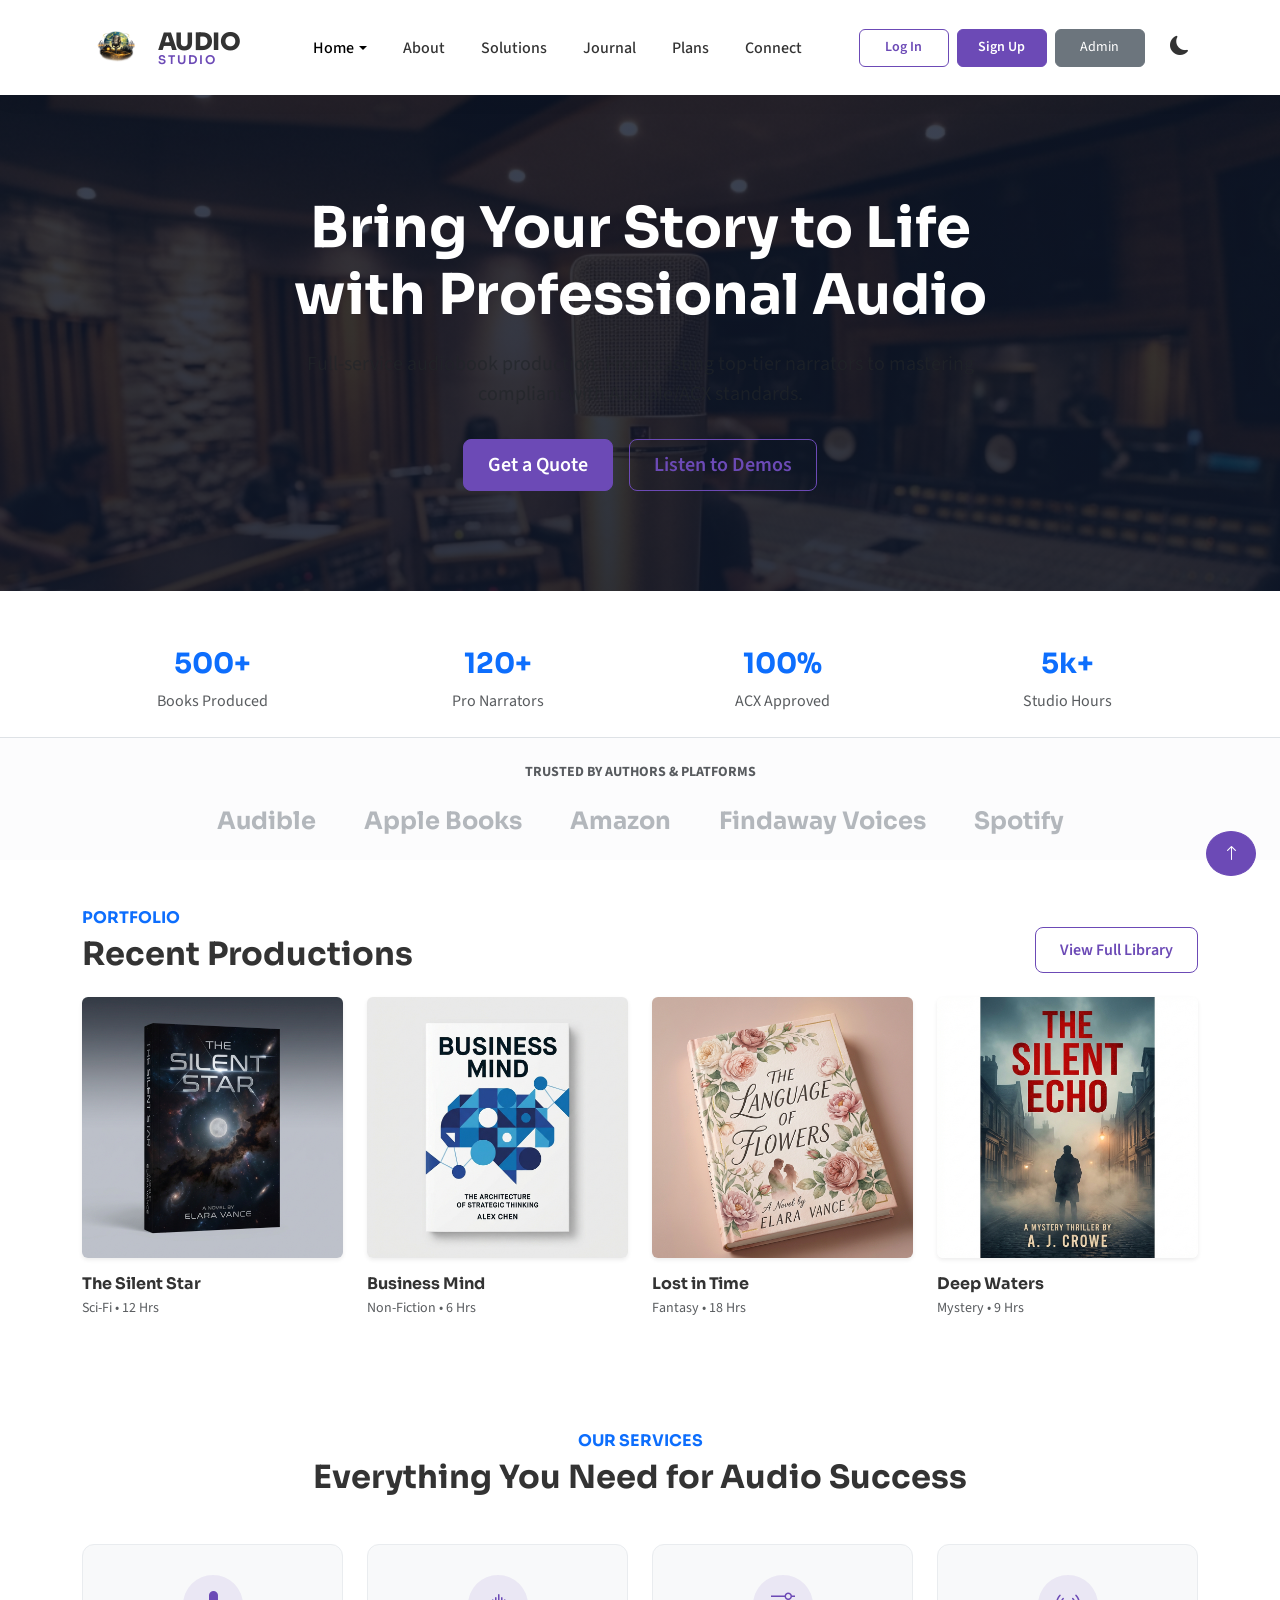
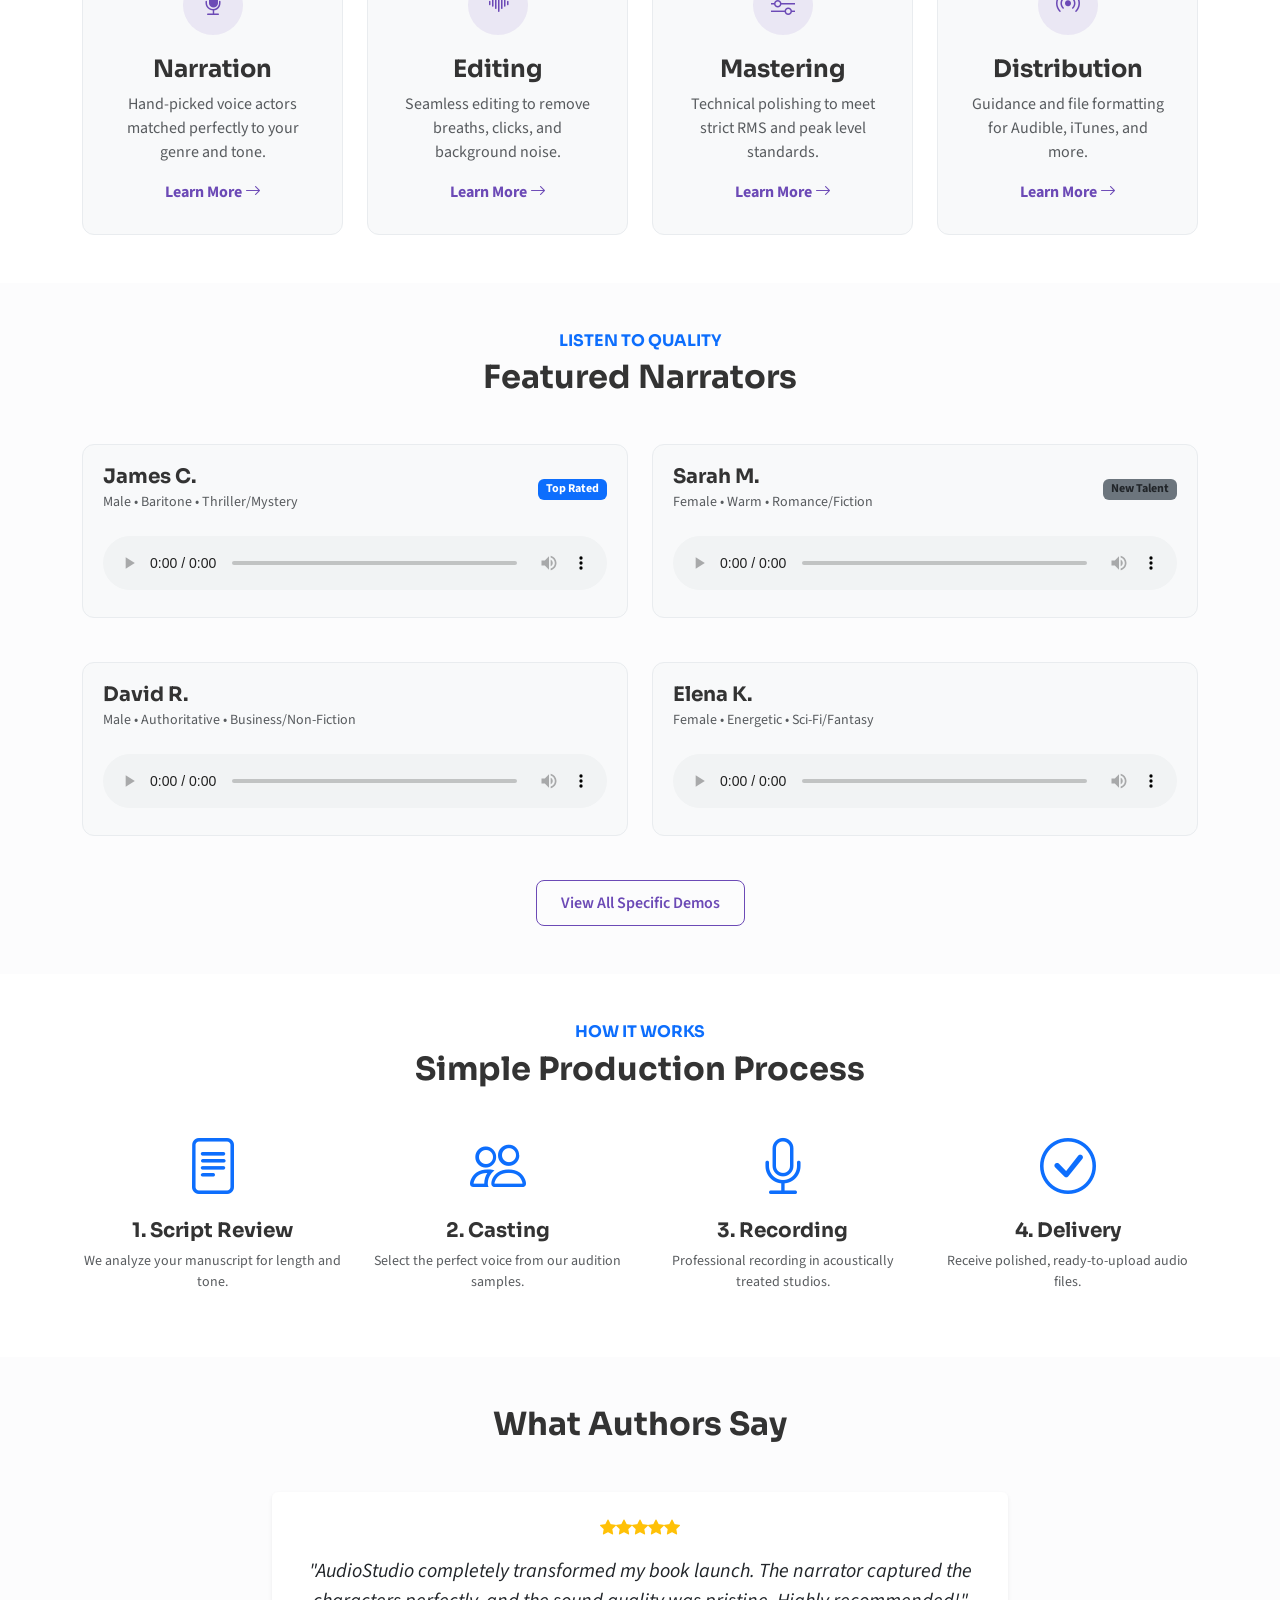
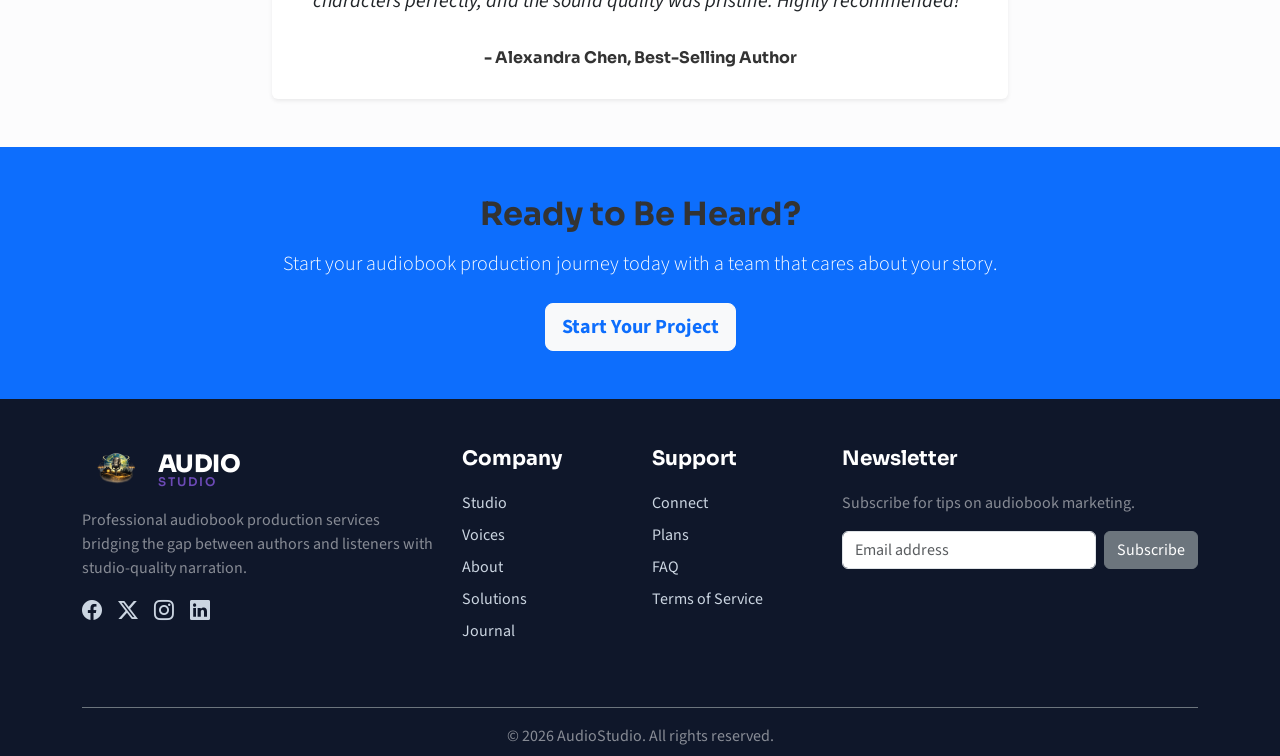
==== index.html @ ba066b0e "first commit" ====
<!DOCTYPE html>
<html lang="en" data-theme="light">

<head>
    <meta charset="UTF-8">
    <meta name="viewport" content="width=device-width, initial-scale=1.0">
    <title>Audio Book Production | Professional Narration Services</title>
    <meta name="description"
        content="Professional audiobook production services. Trusted narrators, studio-quality recording, and distribution support.">
    <!-- Google Fonts -->
    <link rel="preconnect" href="https://fonts.googleapis.com">
    <link rel="preconnect" href="https://fonts.gstatic.com" crossorigin>
    <link
        href="https://fonts.googleapis.com/css2?family=Sora:wght@400;600;700;800&family=Source+Sans+3:wght@400;500;600&display=swap"
        rel="stylesheet">
    <!-- Bootstrap CSS -->
    <link href="https://cdn.jsdelivr.net/npm/bootstrap@5.3.2/dist/css/bootstrap.min.css" rel="stylesheet">
    <!-- Bootstrap Icons -->
    <link rel="stylesheet" href="https://cdn.jsdelivr.net/npm/bootstrap-icons@1.11.1/font/bootstrap-icons.css">
    <!-- Custom CSS -->
    <link rel="stylesheet" href="assets/css/style.css">
    <!-- Favicon -->
    <link rel="icon" href="assets/logo.png" type="image/png">
</head>

<body>

    <!-- Header -->
    <nav class="navbar navbar-expand-lg sticky-top">
        <div class="container">
            <a class="navbar-brand" href="index.html">
                <img src="assets/logo.png" alt="AudioStudio">
                <div class="brand-text">
                    <span class="brand-title">Audio</span>
                    <span class="brand-subtitle">Studio</span>
                </div>
            </a>
            <div class="d-flex align-items-center gap-2 order-lg-last">
                <button id="theme-toggle" class="theme-toggle-btn" aria-label="Toggle theme">
                    <i class="bi bi-moon-fill"></i>
                </button>
                <button class="navbar-toggler" type="button" data-bs-toggle="collapse" data-bs-target="#navbarContent"
                    aria-controls="navbarContent" aria-expanded="false" aria-label="Toggle navigation">
                    <span class="navbar-toggler-icon"></span>
                </button>
            </div>
            <div class="collapse navbar-collapse" id="navbarContent">
                <ul class="navbar-nav mx-auto mb-2 mb-lg-0">
                    <li class="nav-item dropdown">
                        <a class="nav-link dropdown-toggle active" href="#" role="button" data-bs-toggle="dropdown"
                            aria-expanded="false">Home</a>
                        <ul class="dropdown-menu">
                            <li><a class="dropdown-item" href="index.html">Studio</a></li>
                            <li><a class="dropdown-item" href="home-2.html">Voices</a></li>
                        </ul>
                    </li>
                    <li class="nav-item"><a class="nav-link" href="about.html">About</a></li>
                    <li class="nav-item"><a class="nav-link" href="services.html">Solutions</a></li>
                    <li class="nav-item"><a class="nav-link" href="blog.html">Journal</a></li>
                    <li class="nav-item"><a class="nav-link" href="pricing.html">Plans</a></li>
                    <li class="nav-item"><a class="nav-link" href="contact.html">Connect</a></li>
                </ul>
                <div class="d-flex flex-column flex-lg-row align-items-left gap-2 mt-3 mt-lg-0">
                    <a href="login.html" class="btn btn-outline-primary btn-sm nav-btn">Log In</a>
                    <a href="register.html" class="btn btn-primary btn-sm nav-btn">Sign Up</a>
                    <a href="dashboard.html" class="btn btn-secondary btn-sm nav-btn">Admin</a>
                </div>
            </div>
        </div>
    </nav>

    <!-- Hero Section -->
    <section class="hero-section text-center">
        <div class="container">
            <div class="row justify-content-center">
                <div class="col-lg-8">
                    <h1 class="hero-title">Bring Your Story to Life with Professional Audio</h1>
                    <p class="hero-subtitle text-muted">Full-service audiobook production. From casting top-tier
                        narrators to mastering compliant with Audible/ACX standards.</p>
                    <div class="d-flex gap-3 justify-content-center mt-4">
                        <a href="contact.html" class="btn btn-primary btn-lg">Get a Quote</a>
                        <a href="#demos" class="btn btn-outline-primary btn-lg">Listen to Demos</a>
                    </div>
                </div>
            </div>
        </div>
    </section>

    <!-- Trusted By / Stats -->
    <section class="py-4 border-bottom">
        <div class="container">
            <div class="row text-center g-4">
                <div class="col-6 col-md-3">
                    <h3 class="fw-bold text-primary">500+</h3>
                    <p class="text-muted mb-0">Books Produced</p>
                </div>
                <div class="col-6 col-md-3">
                    <h3 class="fw-bold text-primary">120+</h3>
                    <p class="text-muted mb-0">Pro Narrators</p>
                </div>
                <div class="col-6 col-md-3">
                    <h3 class="fw-bold text-primary">100%</h3>
                    <p class="text-muted mb-0">ACX Approved</p>
                </div>
                <div class="col-6 col-md-3">
                    <h3 class="fw-bold text-primary">5k+</h3>
                    <p class="text-muted mb-0">Studio Hours</p>
                </div>
            </div>
        </div>
    </section>

    <!-- Trusted Partners (Social Proof) -->
    <section class="py-4 bg-light-subtle">
        <div class="container">
            <p class="text-center small text-muted text-uppercase fw-bold mb-4">Trusted by Authors & Platforms</p>
            <div class="d-flex justify-content-center flex-wrap gap-5 align-items-center opacity-50">
                <h4 class="fw-bold mb-0 text-secondary">Audible</h4>
                <h4 class="fw-bold mb-0 text-secondary">Apple Books</h4>
                <h4 class="fw-bold mb-0 text-secondary">Amazon</h4>
                <h4 class="fw-bold mb-0 text-secondary">Findaway Voices</h4>
                <h4 class="fw-bold mb-0 text-secondary">Spotify</h4>
            </div>
        </div>
    </section>

    <!-- Recent Productions (Portfolio) -->
    <section class="py-5">
        <div class="container">
            <div class="d-flex justify-content-between align-items-end mb-4">
                <div>
                    <h6 class="text-primary fw-bold text-uppercase">Portfolio</h6>
                    <h2 class="mb-0">Recent Productions</h2>
                </div>
                <a href="#" class="btn btn-outline-primary">View Full Library</a>
            </div>
            <div class="row g-4">
                <div class="col-6 col-md-3">
                    <img src="assets/img/book-1.png" class="img-fluid rounded shadow-sm w-100"
                        alt="The Silent Star Book Cover">
                    <h6 class="mt-3 mb-1 fw-bold">The Silent Star</h6>
                    <p class="small text-muted">Sci-Fi • 12 Hrs</p>
                </div>
                <div class="col-6 col-md-3">
                    <img src="assets/img/book-2.png" class="img-fluid rounded shadow-sm w-100"
                        alt="Business Mind Book Cover">
                    <h6 class="mt-3 mb-1 fw-bold">Business Mind</h6>
                    <p class="small text-muted">Non-Fiction • 6 Hrs</p>
                </div>
                <div class="col-6 col-md-3">
                    <img src="assets/img/book-3.png" class="img-fluid rounded shadow-sm w-100"
                        alt="Lost in Time Book Cover">
                    <h6 class="mt-3 mb-1 fw-bold">Lost in Time</h6>
                    <p class="small text-muted">Fantasy • 18 Hrs</p>
                </div>
                <div class="col-6 col-md-3">
                    <img src="assets/img/book-4.png" class="img-fluid rounded shadow-sm w-100"
                        alt="Deep Waters Book Cover">
                    <h6 class="mt-3 mb-1 fw-bold">Deep Waters</h6>
                    <p class="small text-muted">Mystery • 9 Hrs</p>
                </div>
            </div>
        </div>
    </section>

    <!-- Core Services -->
    <section class="py-5">
        <div class="container">
            <div class="text-center mb-5">
                <h6 class="text-primary fw-bold text-uppercase">Our Services</h6>
                <h2>Everything You Need for Audio Success</h2>
            </div>
            <div class="row g-4">
                <div class="col-md-6 col-lg-3">
                    <div class="service-card text-center">
                        <div class="icon-box mx-auto">
                            <i class="bi bi-mic-fill"></i>
                        </div>
                        <h4>Narration</h4>
                        <p class="text-muted">Hand-picked voice actors matched perfectly to your genre and tone.</p>
                        <a href="service-details.html" class="fw-bold">Learn More <i class="bi bi-arrow-right"></i></a>
                    </div>
                </div>
                <div class="col-md-6 col-lg-3">
                    <div class="service-card text-center">
                        <div class="icon-box mx-auto">
                            <i class="bi bi-soundwave"></i>
                        </div>
                        <h4>Editing</h4>
                        <p class="text-muted">Seamless editing to remove breaths, clicks, and background noise.</p>
                        <a href="service-details.html" class="fw-bold">Learn More <i class="bi bi-arrow-right"></i></a>
                    </div>
                </div>
                <div class="col-md-6 col-lg-3">
                    <div class="service-card text-center">
                        <div class="icon-box mx-auto">
                            <i class="bi bi-sliders"></i>
                        </div>
                        <h4>Mastering</h4>
                        <p class="text-muted">Technical polishing to meet strict RMS and peak level standards.</p>
                        <a href="service-details.html" class="fw-bold">Learn More <i class="bi bi-arrow-right"></i></a>
                    </div>
                </div>
                <div class="col-md-6 col-lg-3">
                    <div class="service-card text-center">
                        <div class="icon-box mx-auto">
                            <i class="bi bi-broadcast"></i>
                        </div>
                        <h4>Distribution</h4>
                        <p class="text-muted">Guidance and file formatting for Audible, iTunes, and more.</p>
                        <a href="service-details.html" class="fw-bold">Learn More <i class="bi bi-arrow-right"></i></a>
                    </div>
                </div>
            </div>
        </div>
    </section>

    <!-- Narrator Demos -->
    <section id="demos" class="py-5 bg-light-subtle">
        <div class="container">
            <div class="text-center mb-5">
                <h6 class="text-primary fw-bold text-uppercase">Listen to Quality</h6>
                <h2>Featured Narrators</h2>
            </div>
            <div class="row g-4">
                <div class="col-md-6">
                    <div class="audio-player-card">
                        <div class="d-flex justify-content-between align-items-center mb-2">
                            <div>
                                <h5 class="mb-0">James C.</h5>
                                <small class="text-muted">Male • Baritone • Thriller/Mystery</small>
                            </div>
                            <span class="badge bg-primary">Top Rated</span>
                        </div>
                        <audio controls>
                            <!-- Placeholder audio -->
                            <source src="assets/audio/demo1.mp3" type="audio/mpeg">
                            Your browser does not support the audio element.
                        </audio>
                    </div>
                </div>
                <div class="col-md-6">
                    <div class="audio-player-card">
                        <div class="d-flex justify-content-between align-items-center mb-2">
                            <div>
                                <h5 class="mb-0">Sarah M.</h5>
                                <small class="text-muted">Female • Warm • Romance/Fiction</small>
                            </div>
                            <span class="badge bg-secondary text-dark">New Talent</span>
                        </div>
                        <audio controls>
                            <source src="assets/audio/demo2.mp3" type="audio/mpeg">
                            Your browser does not support the audio element.
                        </audio>
                    </div>
                </div>
                <div class="col-md-6">
                    <div class="audio-player-card">
                        <div class="d-flex justify-content-between align-items-center mb-2">
                            <div>
                                <h5 class="mb-0">David R.</h5>
                                <small class="text-muted">Male • Authoritative • Business/Non-Fiction</small>
                            </div>
                        </div>
                        <audio controls>
                            <source src="assets/audio/demo3.mp3" type="audio/mpeg">
                            Your browser does not support the audio element.
                        </audio>
                    </div>
                </div>
                <div class="col-md-6">
                    <div class="audio-player-card">
                        <div class="d-flex justify-content-between align-items-center mb-2">
                            <div>
                                <h5 class="mb-0">Elena K.</h5>
                                <small class="text-muted">Female • Energetic • Sci-Fi/Fantasy</small>
                            </div>
                        </div>
                        <audio controls>
                            <source src="assets/audio/demo4.mp3" type="audio/mpeg">
                            Your browser does not support the audio element.
                        </audio>
                    </div>
                </div>
            </div>
            <div class="text-center mt-4">
                <a href="services.html" class="btn btn-outline-primary">View All Specific Demos</a>
            </div>
        </div>
    </section>

    <!-- Process Workflow -->
    <section class="py-5">
        <div class="container">
            <div class="text-center mb-5">
                <h6 class="text-primary fw-bold text-uppercase">How It Works</h6>
                <h2>Simple Production Process</h2>
            </div>
            <div class="row text-center position-relative g-4">
                <div class="col-md-3">
                    <div class="display-4 text-primary mb-3"><i class="bi bi-file-text"></i></div>
                    <h5>1. Script Review</h5>
                    <p class="small text-muted">We analyze your manuscript for length and tone.</p>
                </div>
                <div class="col-md-3">
                    <div class="display-4 text-primary mb-3"><i class="bi bi-people"></i></div>
                    <h5>2. Casting</h5>
                    <p class="small text-muted">Select the perfect voice from our audition samples.</p>
                </div>
                <div class="col-md-3">
                    <div class="display-4 text-primary mb-3"><i class="bi bi-mic"></i></div>
                    <h5>3. Recording</h5>
                    <p class="small text-muted">Professional recording in acoustically treated studios.</p>
                </div>
                <div class="col-md-3">
                    <div class="display-4 text-primary mb-3"><i class="bi bi-check-circle"></i></div>
                    <h5>4. Delivery</h5>
                    <p class="small text-muted">Receive polished, ready-to-upload audio files.</p>
                </div>
            </div>
        </div>
    </section>

    <!-- Testimonials -->
    <section class="py-5 bg-light-subtle">
        <div class="container">
            <div class="text-center mb-5">
                <h2>What Authors Say</h2>
            </div>
            <div class="row justify-content-center">
                <div class="col-md-8">
                    <div class="card border-0 shadow-sm p-4 text-center">
                        <div class="mb-3 text-warning">
                            <i class="bi bi-star-fill"></i><i class="bi bi-star-fill"></i><i
                                class="bi bi-star-fill"></i><i class="bi bi-star-fill"></i><i
                                class="bi bi-star-fill"></i>
                        </div>
                        <p class="fst-italic fs-5">"AudioStudio completely transformed my book launch. The narrator
                            captured the characters perfectly, and the sound quality was pristine. Highly recommended!"
                        </p>
                        <h6 class="fw-bold mt-3">- Alexandra Chen, Best-Selling Author</h6>
                    </div>
                </div>
            </div>
        </div>
    </section>

    <!-- CTA Banner -->
    <section class="py-5 bg-primary text-white text-center">
        <div class="container">
            <h2 class="mb-3">Ready to Be Heard?</h2>
            <p class="lead mb-4">Start your audiobook production journey today with a team that cares about your story.
            </p>
            <a href="contact.html" class="btn btn-light btn-lg text-primary fw-bold">Start Your Project</a>
        </div>
    </section>

    <!-- Footer -->
    <footer class="pt-5 pb-2">
        <div class="container">
            <div class="row g-4 mb-5">
                <div class="col-lg-4 col-md-6">
                    <a href="index.html" class="navbar-brand mb-3">
                        <img src="assets/logo.png" alt="AudioStudio">
                        <div class="brand-text">
                            <span class="brand-title">Audio</span>
                            <span class="brand-subtitle">Studio</span>
                        </div>
                    </a>
                    <p class="text-white-50">Professional audiobook production services bridging the gap between authors
                        and listeners with studio-quality narration.</p>
                    <div class="d-flex gap-3 mt-3">
                        <a href="#"><i class="bi bi-facebook fs-5"></i></a>
                        <a href="#"><i class="bi bi-twitter-x fs-5"></i></a>
                        <a href="#"><i class="bi bi-instagram fs-5"></i></a>
                        <a href="#"><i class="bi bi-linkedin fs-5"></i></a>
                    </div>
                </div>
                <div class="col-lg-2 col-md-6">
                    <h5>Company</h5>
                    <ul class="list-unstyled">
                        <li class="mb-2"><a href="index.html">Studio</a></li>
                        <li class="mb-2"><a href="home-2.html">Voices</a></li>
                        <li class="mb-2"><a href="about.html">About</a></li>
                        <li class="mb-2"><a href="services.html">Solutions</a></li>
                        <li class="mb-2"><a href="blog.html">Journal</a></li>
                    </ul>
                </div>
                <div class="col-lg-2 col-md-6">
                    <h5>Support</h5>
                    <ul class="list-unstyled">
                        <li class="mb-2"><a href="contact.html">Connect</a></li>
                        <li class="mb-2"><a href="pricing.html">Plans</a></li>
                        <li class="mb-2"><a href="#">FAQ</a></li>
                        <li class="mb-2"><a href="#">Terms of Service</a></li>
                    </ul>
                </div>
                <div class="col-lg-4 col-md-6">
                    <h5>Newsletter</h5>
                    <p class="text-white-50">Subscribe for tips on audiobook marketing.</p>
                    <form class="d-flex gap-2">
                        <input type="email" class="form-control" placeholder="Email address">
                        <button class="btn btn-secondary">Subscribe</button>
                    </form>
                </div>
            </div>
            <div class="border-top border-secondary pt-3 text-center text-white-50">
                <p class="mb-0">&copy; 2026 AudioStudio. All rights reserved.</p>
            </div>
        </div>
        <!-- Back to Top -->
        <a href="#" class="btn btn-primary position-fixed bottom-0 end-0 m-4 rounded-circle"
            style="width: 45px; height: 45px; display: flex; align-items: center; justify-content: center;">
            <i class="bi bi-arrow-up"></i>
        </a>
    </footer>

    <!-- Bootstrap JS -->
    <script src="https://cdn.jsdelivr.net/npm/bootstrap@5.3.2/dist/js/bootstrap.bundle.min.js"></script>
    <!-- Custom JS -->
    <script src="assets/js/main.js"></script>
</body>

</html>
---- assets/css/style.css ----
:root {
    /* Pattern 2 - Creative Voice (Modern) */
    --primary-color: #6C4AB6;
    /* Royal Purple */
    --secondary-color: #FFB703;
    /* Golden Accent */
    --tertiary-color: #0F172A;
    /* Dark Slate */
    --body-bg: #FFFFFF;
    --text-color: #333333;
    --card-bg: #F8F9FA;
    --border-color: #E9ECEF;
    --navbar-bg: #FFFFFF;
    --navbar-text: #333333;

    /* New Subtle Backgrounds */
    --bg-theme-subtle: #F3F0FF;
    /* Very light purple tint */

    /* Transition */
    --transition: all 0.3s ease;

    /* Updated Fonts */
    --font-heading: 'Sora', sans-serif;
    --font-body: 'Source Sans 3', sans-serif;

    /* Footer Background (Fixed for Dark Mode) */
    --footer-bg: #0F172A;

    /* Sidebar Background */
    --sidebar-bg: #0F172A;
}

[data-theme="dark"] {
    --primary-color: #A78BFA;
    /* Lighter Polyester Purple */
    --secondary-color: #FCD34D;
    /* Lighter Gold */
    --tertiary-color: #F8FAFC;
    /* Light Text */
    --body-bg: #0F172A;
    --text-color: #F1F5F9;
    --card-bg: #1E293B;
    --border-color: #334155;
    --navbar-bg: #0F172A;
    --navbar-text: #F8FAFC;
    --bg-theme-subtle: #162036;

    /* Ensure Footer stays dark in dark mode */
    --footer-bg: #020617;

    /* Sidebar Background (Dark Mode) */
    --sidebar-bg: #020617;
}

/* Dark Mode Overrides for Bootstrap Utilities */
[data-theme="dark"] .bg-light,
[data-theme="dark"] .bg-light-subtle {
    background-color: #162036 !important;
}

[data-theme="dark"] .text-muted {
    color: #94A3B8 !important;
}

[data-theme="dark"] .text-dark {
    color: #F8FAFC !important;
}

[data-theme="dark"] .text-secondary {
    color: #CBD5E1 !important;
}

[data-theme="dark"] .border {
    border-color: var(--border-color) !important;
}

[data-theme="dark"] .card {
    background-color: var(--card-bg);
    border-color: var(--border-color);
}

[data-theme="dark"] .accordion-button {
    background-color: var(--card-bg);
    color: var(--text-color);
}

[data-theme="dark"] .accordion-button:not(.collapsed) {
    background-color: rgba(167, 139, 250, 0.2);
    color: var(--primary-color);
}

[data-theme="dark"] .accordion-item {
    background-color: var(--card-bg);
    border-color: var(--border-color);
    color: var(--text-color);
}

[data-theme="dark"] .form-control {
    background-color: #334155;
    border-color: #475569;
    color: #fff;
}

[data-theme="dark"] .form-control::placeholder {
    color: #94A3B8;
}

[data-theme="dark"] .form-control:focus {
    background-color: #334155;
    border-color: var(--primary-color);
    color: #fff;
}

/* Navbar Toggler Dark Mode Fix */
[data-theme="dark"] .navbar-toggler-icon {
    filter: invert(1) grayscale(100%) brightness(200%);
}

[data-theme="dark"] .nav-link.active {
    color: var(--secondary-color) !important;
    font-weight: 700;
}

/* Global Reset & Typography */
body {
    font-family: var(--font-body);
    background-color: var(--body-bg);
    color: var(--text-color);
    transition: var(--transition);
}


h1,
h2,
h3,
h4,
h5,
h6 {
    font-family: var(--font-heading);
    font-weight: 700;
    color: var(--text-color);
}

/* ... existing code ... */

/* New Utility Class */
.bg-theme-subtle {
    background-color: var(--bg-theme-subtle) !important;
}

a {
    text-decoration: none;
    color: var(--primary-color);
    transition: var(--transition);
}

a:hover {
    color: var(--secondary-color);
}

/* Buttons */
.btn-primary {
    background-color: var(--primary-color);
    border-color: var(--primary-color);
    color: #fff;
    padding: 10px 24px;
    font-weight: 600;
    border-radius: 8px;
}

.btn-primary:hover {
    background-color: var(--secondary-color);
    border-color: var(--secondary-color);
    color: #0F172A;
}

.btn-outline-primary {
    color: var(--primary-color);
    border-color: var(--primary-color);
    font-weight: 600;
    padding: 10px 24px;
    border-radius: 8px;
}

.btn-outline-primary:hover {
    background-color: var(--primary-color);
    color: #fff;
}

/* Navbar */
.navbar {
    background-color: var(--navbar-bg);
    padding: 1.25rem 0;
    /* Slightly reduced padding to offset larger logo */
    transition: var(--transition);
    box-shadow: 0 4px 20px rgba(0, 0, 0, 0.05);
    /* Premium subtle shadow */
}

/* Navigation & Brand Alignment */
.navbar-brand {
    font-family: var(--font-heading);
    font-weight: 800;
    font-size: 1.5rem;
    color: var(--navbar-text);
    display: flex;
    align-items: center;
    gap: 8px;
    /* Reduced gap to prevent overflow */
}

.navbar-brand img {
    height: 45px;
    /* Reduced height to fit smaller screens */
    width: auto;
    transition: transform 0.3s ease;
}

.navbar-brand:hover img {
    transform: scale(1.05);
    /* Subtle interaction effect */
}

.brand-text {
    display: flex;
    flex-direction: column;
    justify-content: center;
    line-height: 1;
}

.brand-title {
    font-size: 1.5rem;
    /* Increased from 1.25rem */
    font-weight: 800;
    color: var(--navbar-text);
    text-transform: uppercase;
    letter-spacing: -0.5px;
}

.brand-subtitle {
    font-size: 0.85rem;
    /* Increased from 0.75rem */
    font-weight: 600;
    color: var(--primary-color);
    text-transform: uppercase;
    letter-spacing: 3px;
    /* Increased spacing for premium look */
}

/* Nav Link Alignment */
.navbar-nav .nav-link {
    display: flex;
    align-items: center;
    height: 100%;
    /* Ensure full height for vert alignment */
}

/* Equal Button Sizes */
.nav-btn {
    width: 90px;
    height: 38px;
    padding: 0;
    /* Remove horizontal padding to rely on width */
    display: flex;
    align-items: center;
    justify-content: center;
    white-space: nowrap;
    border-radius: 6px;
    /* Consistent rounding */
}

/* Theme Toggle Alignment */
.theme-toggle-btn {
    width: 38px;
    height: 38px;
    display: flex;
    align-items: center;
    justify-content: center;
    padding: 0;
}


.brand-subtitle {
    font-size: 0.75rem;
    font-weight: 600;
    color: var(--primary-color);
    text-transform: uppercase;
    letter-spacing: 2px;
}

/* Footer Logo Adjustment */
footer .navbar-brand {
    color: #fff;
    margin-bottom: 1rem;
}

footer .brand-title {
    color: #fff;
}



.nav-link {
    color: var(--navbar-text);
    font-weight: 500;
    margin: 0 10px;
}

.nav-link:hover,
.nav-link.active {
    color: var(--primary-color);
}

/* Theme Toggle */
.theme-toggle-btn {
    background: none;
    border: none;
    color: var(--navbar-text);
    font-size: 1.2rem;
    cursor: pointer;
    margin-left: 15px;
}

/* Hero Section */
.hero-section {
    padding: 100px 0;
    position: relative;
    overflow: hidden;
    background-image: linear-gradient(rgba(15, 23, 42, 0.8), rgba(15, 23, 42, 0.9)), url('../img/hero-bg.png');
    background-size: cover;
    background-position: center;
    background-attachment: fixed;
    /* Parallax effect */
    color: #fff;
    margin-bottom: 2rem;
}

.hero-title {
    font-size: 3.5rem;
    line-height: 1.2;
    margin-bottom: 20px;
    color: #fff;
}

.hero-subtitle {
    font-size: 1.25rem;
    opacity: 0.9;
    margin-bottom: 30px;
    color: #cbd5e1;
    /* Light gray for subtitle */
    max-width: 700px;
    margin-left: auto;
    margin-right: auto;
}

/* Cards & Services */
.service-card {
    background-color: var(--card-bg);
    border: 1px solid var(--border-color);
    border-radius: 12px;
    padding: 30px;
    transition: var(--transition);
    height: 100%;
}

.service-card:hover {
    transform: translateY(-5px);
    box-shadow: 0 10px 30px rgba(0, 0, 0, 0.1);
    border-color: var(--primary-color);
}

.pricing-card-popular {
    background: linear-gradient(to bottom right, #fdfbf7, #ffffff);
}

[data-theme="dark"] .pricing-card-popular {
    background: linear-gradient(to bottom right, #1E293B, #0F172A);
}

.icon-box {
    width: 60px;
    height: 60px;
    background-color: rgba(108, 74, 182, 0.1);
    color: var(--primary-color);
    display: flex;
    align-items: center;
    justify-content: center;
    border-radius: 50%;
    font-size: 1.5rem;
    margin-bottom: 20px;
}

/* Narrator Audio Player */
.audio-player-card {
    background-color: var(--card-bg);
    border: 1px solid var(--border-color);
    border-radius: 12px;
    padding: 20px;
    margin-bottom: 20px;
}

audio {
    width: 100%;
    margin-top: 15px;
}

/* Footer */
footer {
    background-color: var(--footer-bg);
    color: #F8FAFC;
    padding: 60px 0 20px;
}

footer a {
    color: #CBD5E1;
}

footer a:hover {
    color: var(--secondary-color);
}

footer h5 {
    color: #fff;
    margin-bottom: 20px;
}

/* Dashboard Sidebar */
.dashboard-container {
    display: flex;
    min-height: 100vh;
    overflow-x: hidden;
    /* Prevent horizontal scroll */
    width: 100%;
}

.sidebar {
    width: 280px;
    background-color: var(--sidebar-bg);
    color: #fff;
    padding: 20px;
    flex-shrink: 0;
    transition: var(--transition);
}

/* Sidebar Brand Specifics */
.sidebar .navbar-brand .brand-title {
    color: #fff !important;
}

.sidebar .navbar-brand .brand-subtitle {
    color: rgba(255, 255, 255, 0.7) !important;
}

.sidebar-nav .nav-link {
    color: #CBD5E1;
    margin: 5px 0;
    padding: 10px 15px;
    border-radius: 8px;
    display: flex;
    align-items: center;
    gap: 10px;
}

.sidebar-nav .nav-link:hover,
.sidebar-nav .nav-link.active {
    background-color: var(--primary-color);
    color: #fff;
}

/* Map Filter */
.filter-grayscale {
    filter: grayscale(100%);
    transition: var(--transition);
}

.filter-grayscale:hover {
    filter: grayscale(0%);
}

.main-content {
    flex-grow: 1;
    background-color: var(--body-bg);
    padding: 30px;
}

/* Responsive */
@media (max-width: 991px) {
    .sidebar {
        position: fixed;
        left: -280px;
        top: 0;
        bottom: 0;
        z-index: 1050;
    }

    .sidebar.show {
        left: 0;
    }

    .hero-title {
        font-size: 2.5rem;
    }

    .main-content {
        padding: 15px;
        /* Reduce padding for mobile */
    }
}

/* Extra Small Devices (Fix for 300-400px widths) */
@media (max-width: 450px) {
    .navbar-brand img {
        height: 35px;
    }

    .brand-title {
        font-size: 1.1rem;
    }

    .brand-subtitle {
        font-size: 0.65rem;
        letter-spacing: 1px;
    }

    .navbar-brand {
        gap: 6px;
    }

    .theme-toggle-btn {
        width: 32px;
        height: 32px;
        font-size: 1rem;
        margin-left: 0 !important;
        /* Override bootstrap margins if any */
    }

    .navbar-toggler {
        padding: 4px 8px;
        font-size: 1rem;
    }

    /* Reduce gap between Theme Toggle and Toggler */
    .d-flex.align-items-center.gap-2.order-lg-last {
        gap: 4px !important;
    }
}
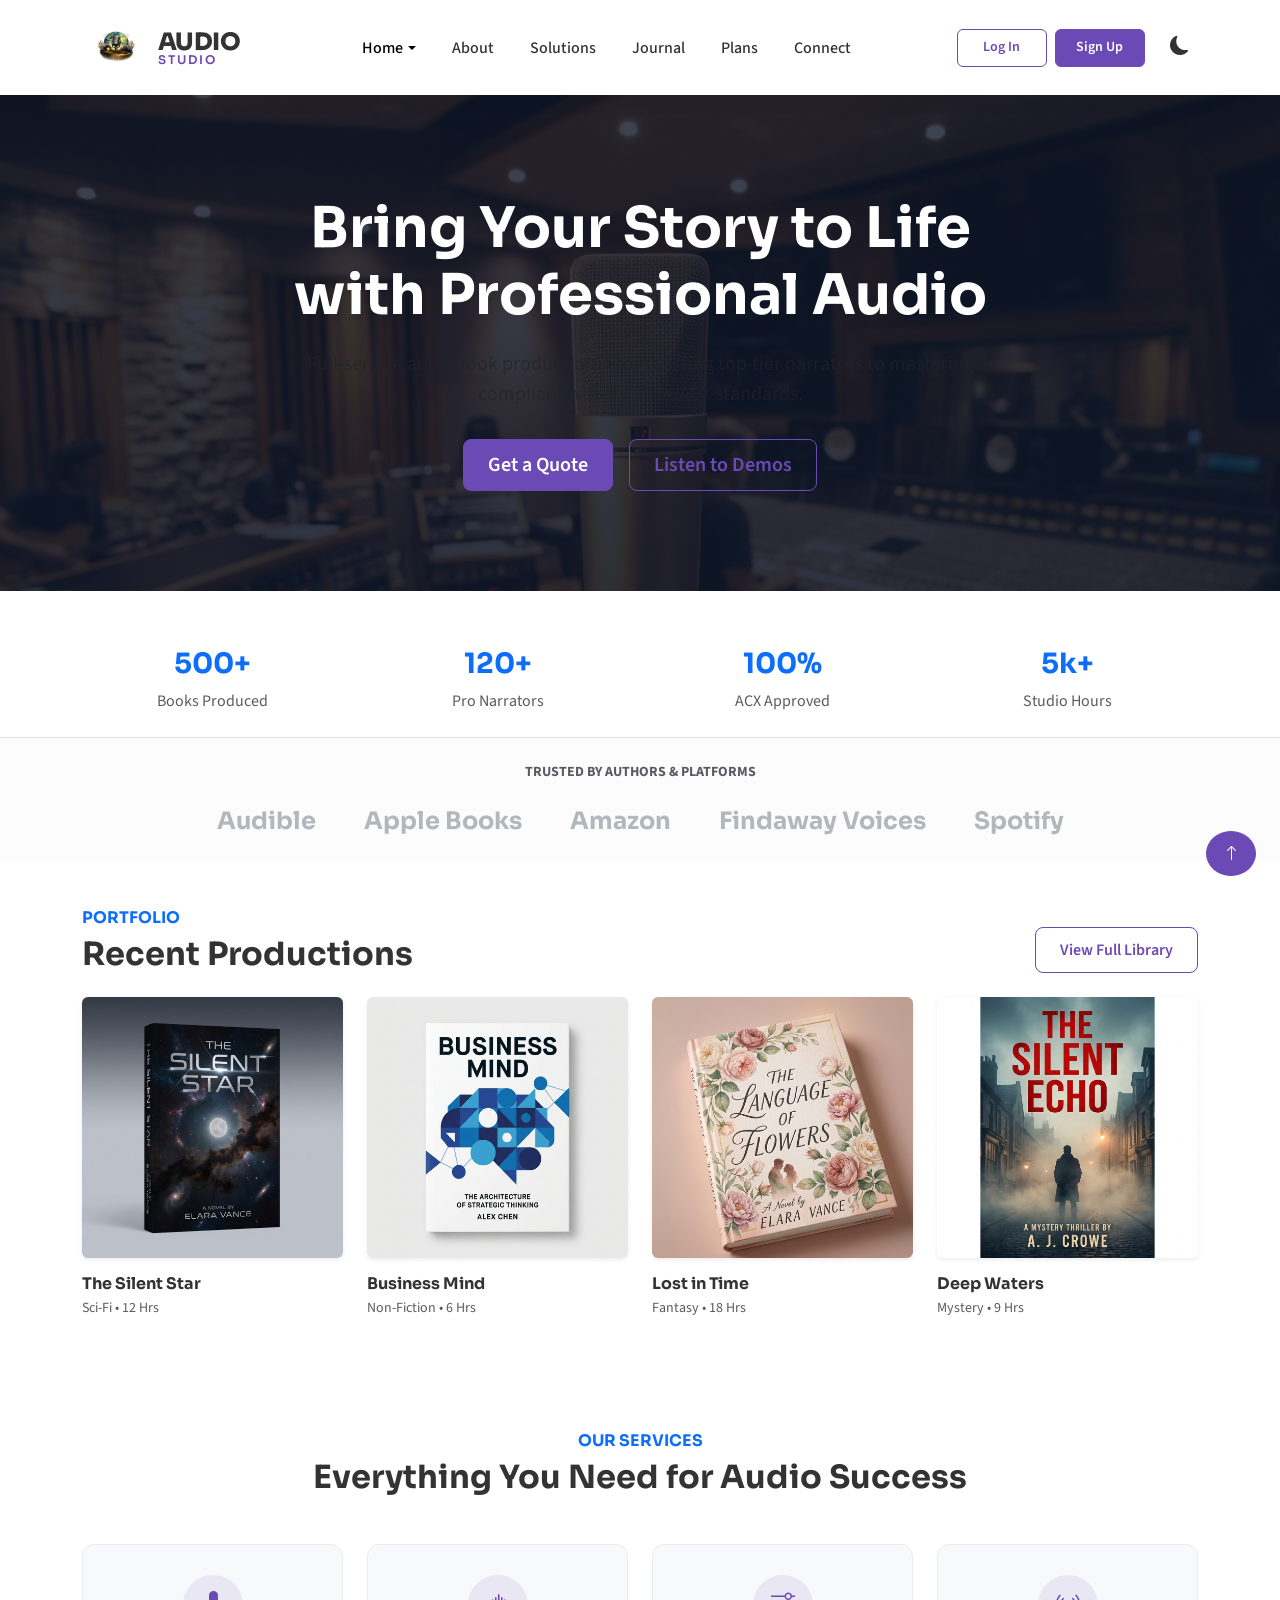
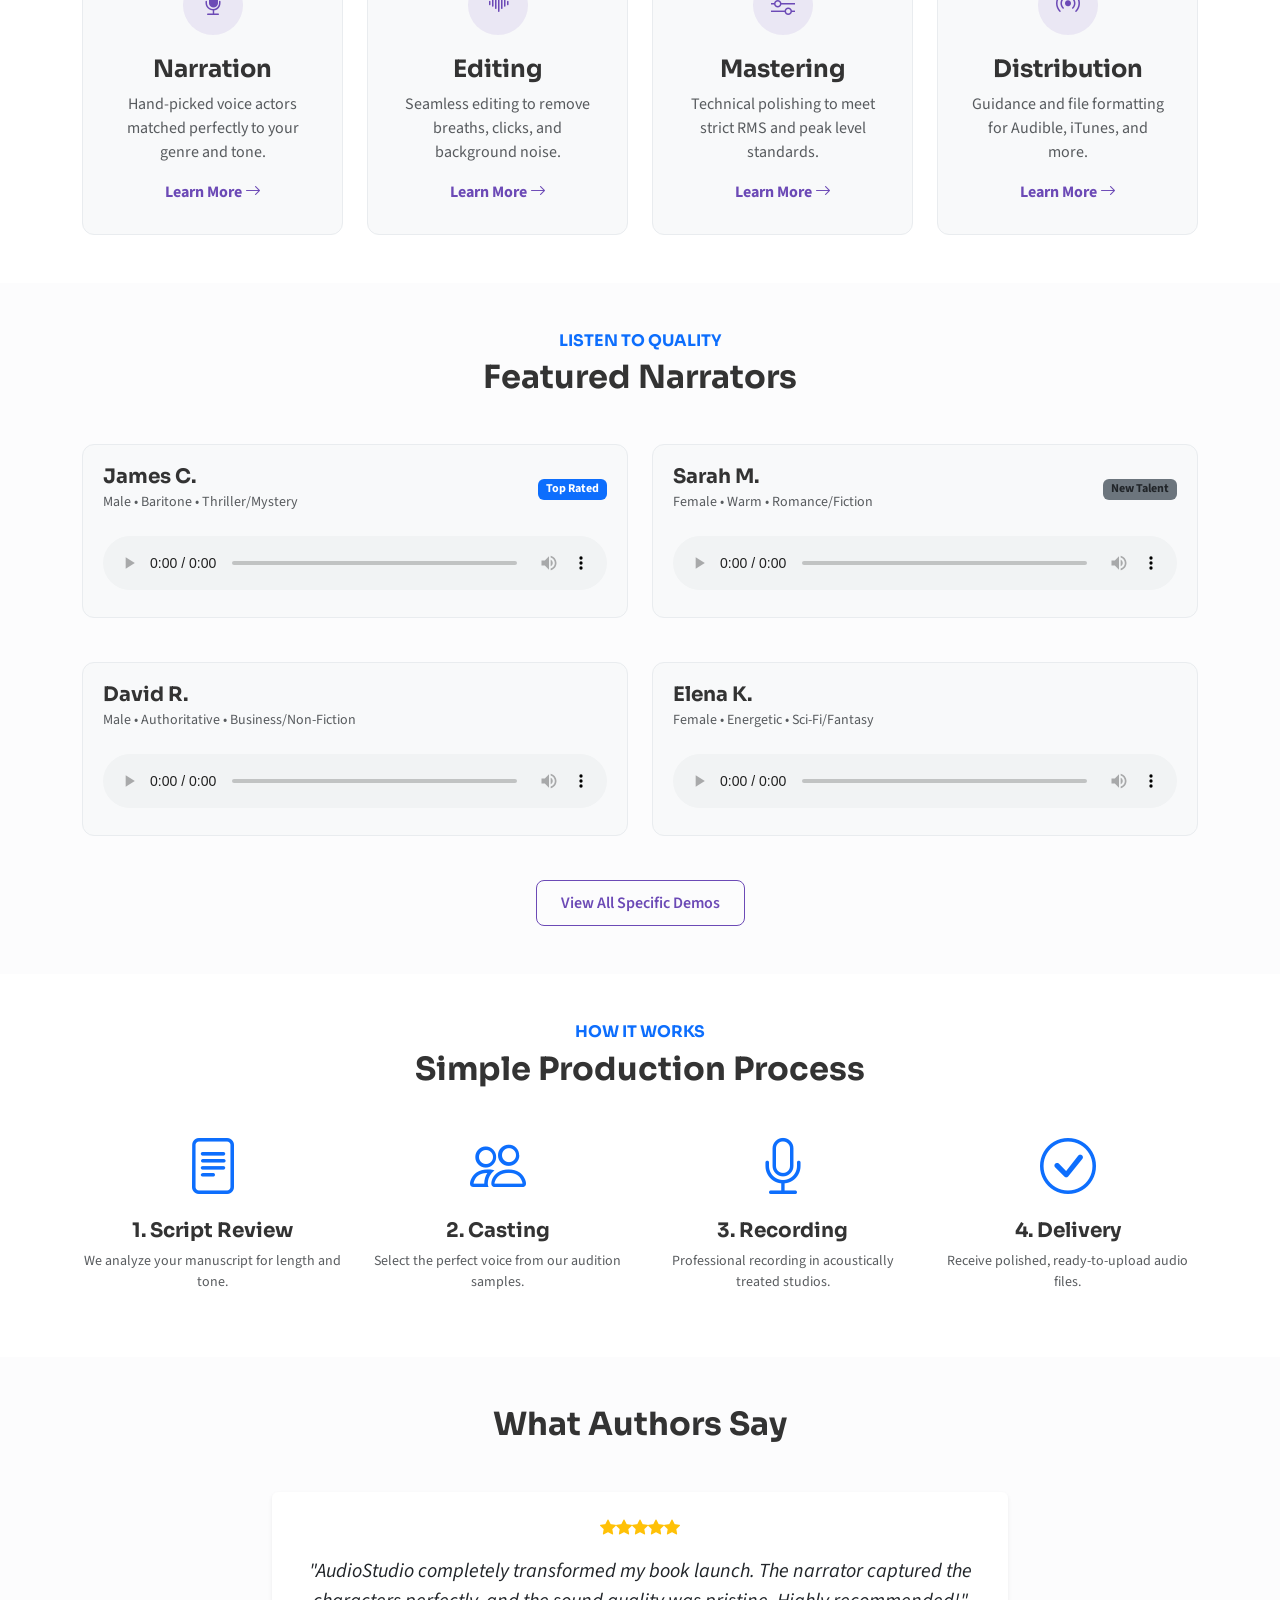
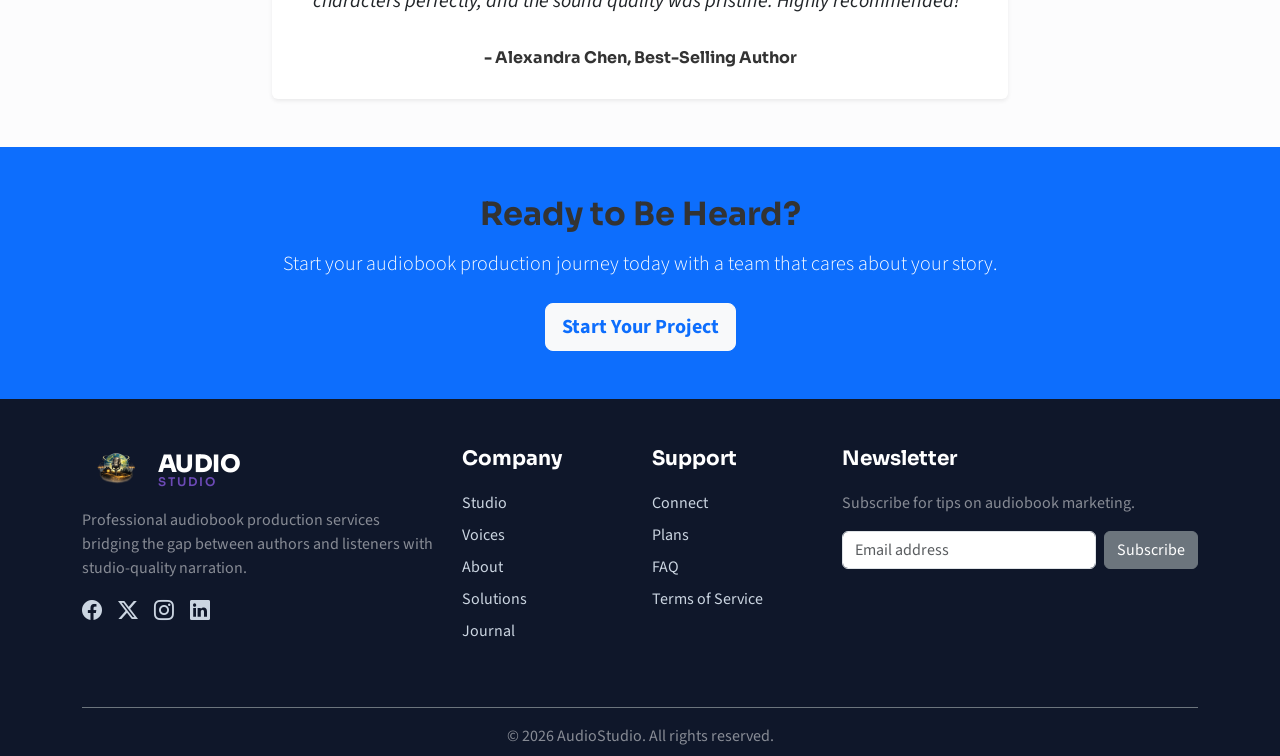
==== commit 7eb8c041: "upd1" ====
--- a/index.html
+++ b/index.html
@@ -63,7 +63,7 @@
                 <div class="d-flex flex-column flex-lg-row align-items-left gap-2 mt-3 mt-lg-0">
                     <a href="login.html" class="btn btn-outline-primary btn-sm nav-btn">Log In</a>
                     <a href="register.html" class="btn btn-primary btn-sm nav-btn">Sign Up</a>
-                    <a href="dashboard.html" class="btn btn-secondary btn-sm nav-btn">Admin</a>
+                    <a href="dashboard.html" class="btn btn-secondary btn-sm nav-btn d-none">Admin</a>
                 </div>
             </div>
         </div>
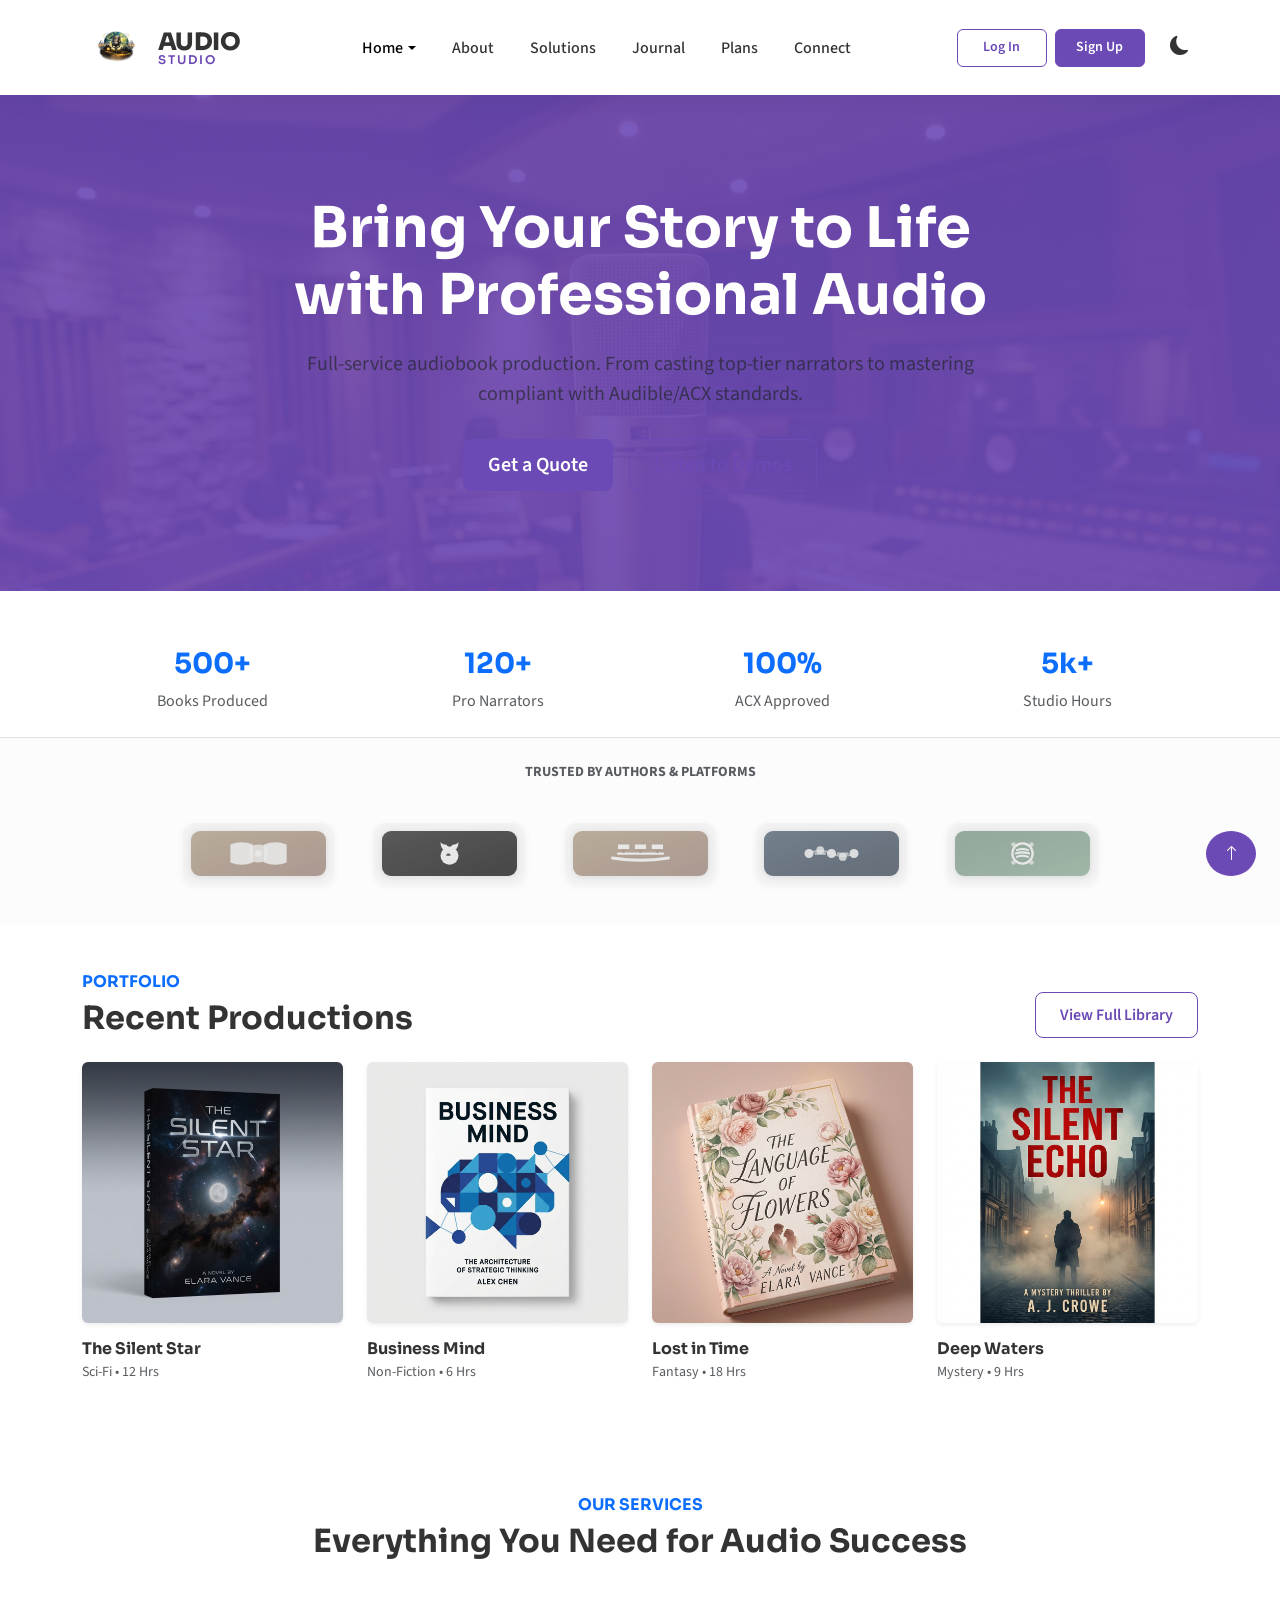
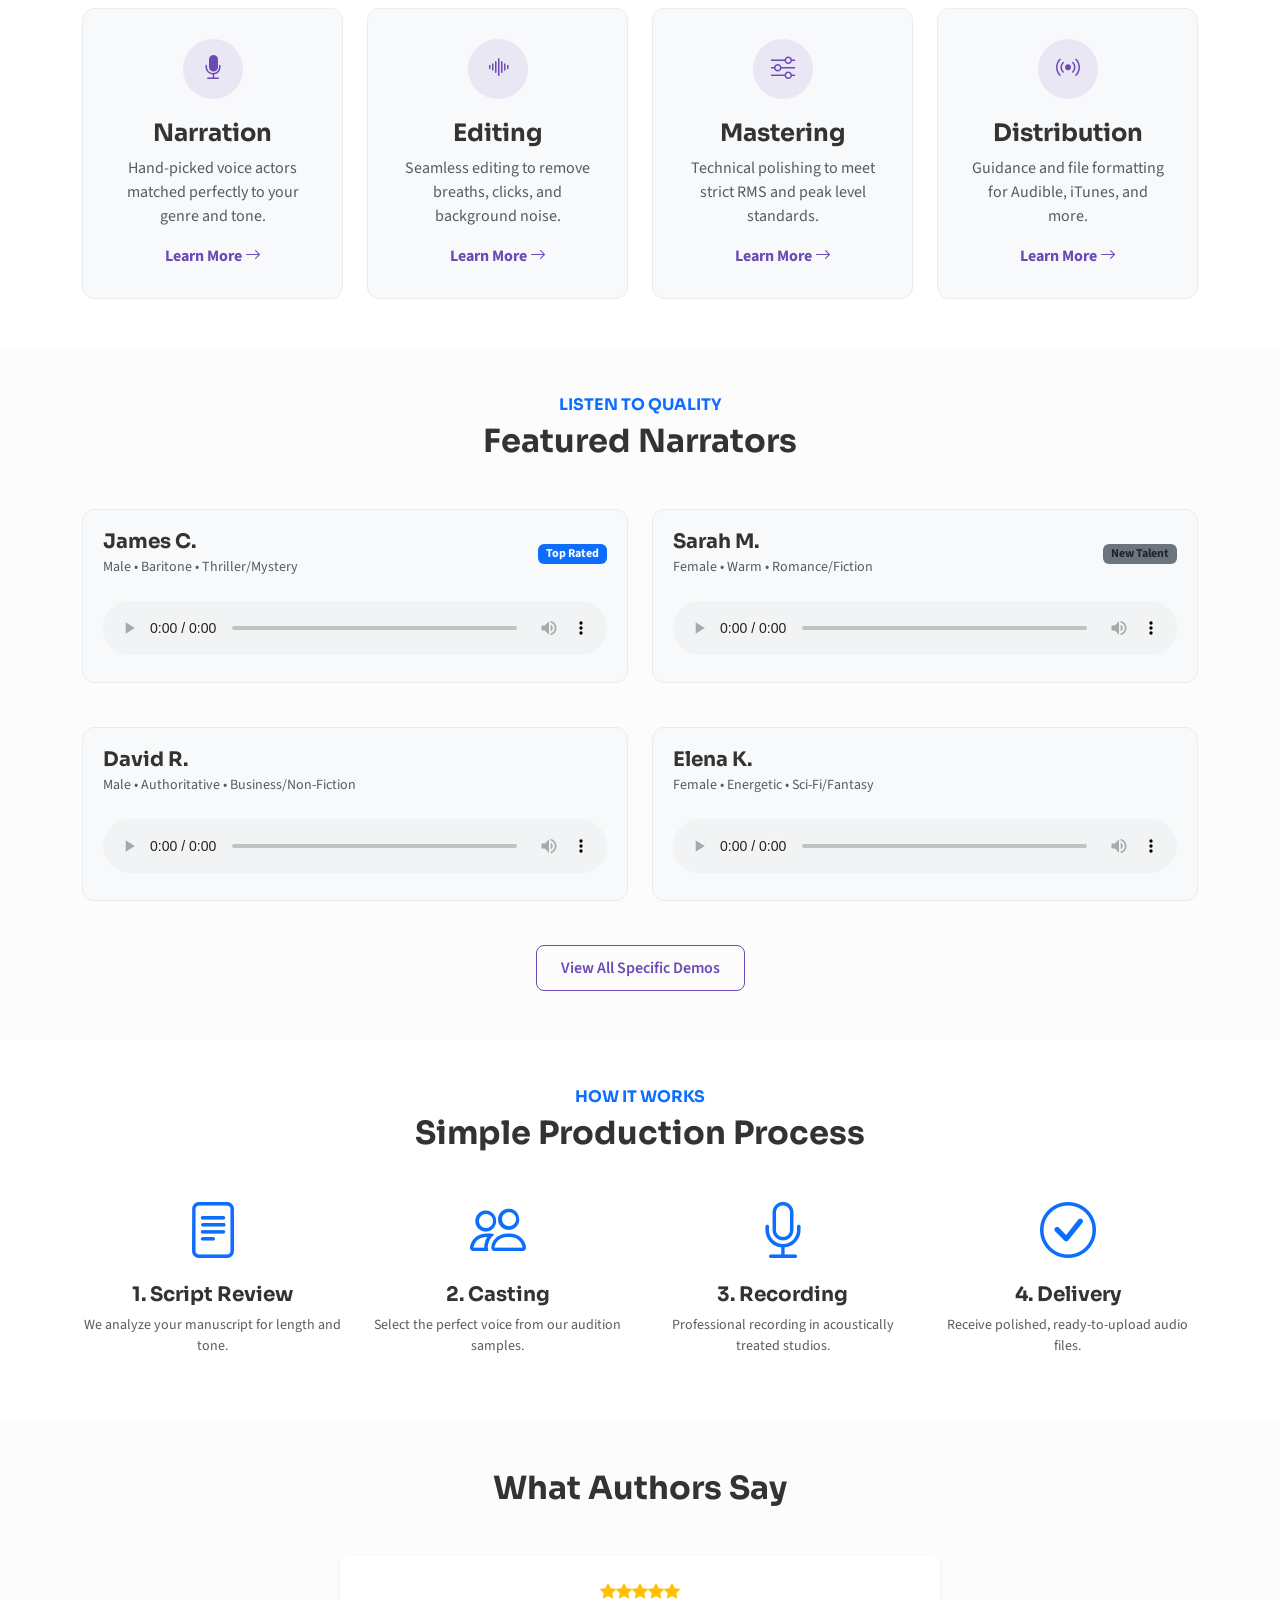
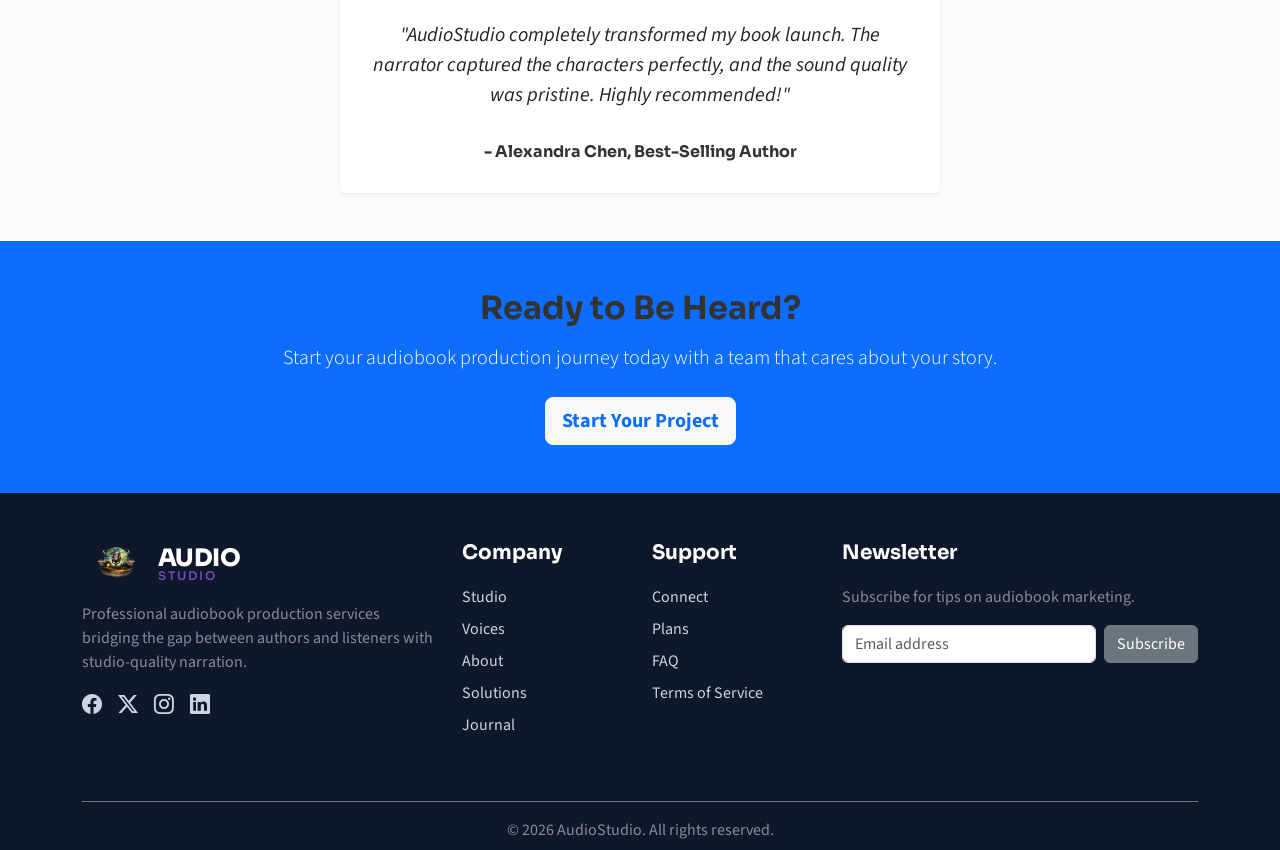
==== commit 801a6614: "corrections" ====
--- a/index.html
+++ b/index.html
@@ -114,12 +114,22 @@
     <section class="py-4 bg-light-subtle">
         <div class="container">
             <p class="text-center small text-muted text-uppercase fw-bold mb-4">Trusted by Authors & Platforms</p>
-            <div class="d-flex justify-content-center flex-wrap gap-5 align-items-center opacity-50">
-                <h4 class="fw-bold mb-0 text-secondary">Audible</h4>
-                <h4 class="fw-bold mb-0 text-secondary">Apple Books</h4>
-                <h4 class="fw-bold mb-0 text-secondary">Amazon</h4>
-                <h4 class="fw-bold mb-0 text-secondary">Findaway Voices</h4>
-                <h4 class="fw-bold mb-0 text-secondary">Spotify</h4>
+            <div class="trusted-partners">
+                <div class="partner-logo">
+                    <img src="assets/img/logo-audible.svg" alt="Audible">
+                </div>
+                <div class="partner-logo">
+                    <img src="assets/img/logo-apple-books.svg" alt="Apple Books">
+                </div>
+                <div class="partner-logo">
+                    <img src="assets/img/logo-amazon.svg" alt="Amazon">
+                </div>
+                <div class="partner-logo">
+                    <img src="assets/img/logo-findaway.svg" alt="Findaway Voices">
+                </div>
+                <div class="partner-logo">
+                    <img src="assets/img/logo-spotify.svg" alt="Spotify">
+                </div>
             </div>
         </div>
     </section>
--- a/assets/css/style.css
+++ b/assets/css/style.css
@@ -336,6 +336,12 @@
     margin-bottom: 2rem;
 }
 
+/* Light mode hero section */
+[data-theme="light"] .hero-section {
+    background-image: linear-gradient(rgba(108, 74, 182, 0.9), rgba(108, 74, 182, 0.95)), url('../img/hero-bg.png');
+    color: #fff;
+}
+
 .hero-title {
     font-size: 3.5rem;
     line-height: 1.2;
@@ -352,6 +358,667 @@
     max-width: 700px;
     margin-left: auto;
     margin-right: auto;
+}
+
+/* Light mode hero text adjustments */
+[data-theme="light"] .hero-subtitle {
+    color: rgba(255, 255, 255, 0.9);
+}
+
+/* How It Works Section Responsive Fix */
+@media (max-width: 768px) {
+    .row.text-center.position-relative.g-4 h5 {
+        font-size: 0.9rem !important;
+        line-height: 1.3;
+        min-height: 2.6rem;
+        display: flex;
+        align-items: center;
+        justify-content: center;
+        text-align: center;
+    }
+}
+
+@media (max-width: 576px) {
+    .row.text-center.position-relative.g-4 h5 {
+        font-size: 0.8rem !important;
+        min-height: 2.2rem;
+    }
+}
+
+/* Trusted Partners Logos */
+.trusted-partners {
+    display: flex;
+    justify-content: center;
+    flex-wrap: wrap;
+    gap: 2.5rem;
+    align-items: center;
+    padding: 1rem 0;
+}
+
+.partner-logo {
+    position: relative;
+    transition: all 0.4s cubic-bezier(0.4, 0, 0.2, 1);
+    opacity: 0.7;
+    filter: grayscale(80%) brightness(0.9);
+    border-radius: 12px;
+    overflow: hidden;
+    background: rgba(255, 255, 255, 0.05);
+    backdrop-filter: blur(10px);
+    padding: 8px;
+    box-shadow: 0 2px 8px rgba(0, 0, 0, 0.08);
+}
+
+.partner-logo::before {
+    content: '';
+    position: absolute;
+    top: 0;
+    left: 0;
+    right: 0;
+    bottom: 0;
+    background: linear-gradient(135deg, rgba(255, 255, 255, 0.1) 0%, rgba(255, 255, 255, 0) 100%);
+    opacity: 0;
+    transition: opacity 0.3s ease;
+    border-radius: 12px;
+}
+
+.partner-logo:hover {
+    opacity: 1;
+    filter: grayscale(0%) brightness(1.1);
+    transform: scale(1.08) translateY(-2px);
+    box-shadow: 0 8px 25px rgba(0, 0, 0, 0.15), 0 4px 12px rgba(0, 0, 0, 0.1);
+    background: rgba(255, 255, 255, 0.1);
+}
+
+.partner-logo:hover::before {
+    opacity: 1;
+}
+
+.partner-logo img {
+    height: 45px;
+    width: auto;
+    display: block;
+    filter: drop-shadow(0 1px 2px rgba(0, 0, 0, 0.1));
+    transition: transform 0.3s ease;
+}
+
+.partner-logo:hover img {
+    transform: scale(1.05);
+}
+
+/* Responsive adjustments for logos */
+@media (max-width: 768px) {
+    .trusted-partners {
+        gap: 2rem;
+    }
+    
+    .partner-logo {
+        padding: 6px;
+    }
+    
+    .partner-logo img {
+        height: 38px;
+    }
+}
+
+@media (max-width: 576px) {
+    .trusted-partners {
+        gap: 1.5rem;
+    }
+    
+    .partner-logo {
+        padding: 4px;
+    }
+    
+    .partner-logo img {
+        height: 32px;
+    }
+}
+
+/* Contact Page - Enhanced Visual Design */
+.contact-image {
+    background: linear-gradient(135deg, #6C4AB6 0%, #8B5CF6 50%, #A855F7 100%);
+    position: relative;
+}
+
+.contact-image::before {
+    content: '';
+    position: absolute;
+    top: 0;
+    left: 0;
+    right: 0;
+    bottom: 0;
+    background: linear-gradient(45deg, rgba(255, 255, 255, 0.1) 0%, transparent 50%, rgba(255, 255, 255, 0.05) 100%);
+    pointer-events: none;
+}
+
+.contact-image .bottom-0.start-0.p-5.text-white {
+    position: relative;
+    top: 60px;
+    margin: 60px auto;
+    padding: 2.5rem;
+    background: linear-gradient(135deg, rgba(255, 255, 255, 0.95) 0%, rgba(255, 255, 255, 0.85) 100%);
+    border-radius: 20px;
+    max-width: 85%;
+    text-align: center;
+    backdrop-filter: blur(20px);
+    border: 2px solid rgba(255, 255, 255, 0.3);
+    box-shadow: 0 20px 40px rgba(0, 0, 0, 0.1), 0 10px 20px rgba(0, 0, 0, 0.05);
+    transition: transform 0.3s ease, box-shadow 0.3s ease;
+}
+
+.contact-image .bottom-0.start-0.p-5.text-white:hover {
+    transform: translateY(-5px);
+    box-shadow: 0 25px 50px rgba(0, 0, 0, 0.15), 0 15px 30px rgba(0, 0, 0, 0.1);
+}
+
+.contact-image .bottom-0.start-0.p-5.text-white h2 {
+    color: #6C4AB6;
+    margin-bottom: 2rem;
+    font-size: 2.2rem;
+    font-weight: 700;
+    text-shadow: 0 2px 4px rgba(108, 74, 182, 0.1);
+}
+
+.contact-image .bottom-0.start-0.p-5.text-white .d-flex {
+    justify-content: center;
+    margin-bottom: 1.5rem;
+    padding: 1rem;
+    background: rgba(108, 74, 182, 0.05);
+    border-radius: 12px;
+    transition: background 0.3s ease, transform 0.3s ease;
+}
+
+.contact-image .bottom-0.start-0.p-5.text-white .d-flex:hover {
+    background: rgba(108, 74, 182, 0.1);
+    transform: scale(1.02);
+}
+
+.contact-image .bottom-0.start-0.p-5.text-white .d-flex:last-child {
+    margin-bottom: 0;
+}
+
+.contact-image .bottom-0.start-0.p-5.text-white .d-flex i {
+    color: #FFB703;
+    font-size: 1.2rem;
+    margin-right: 0.5rem;
+}
+
+.contact-image .bottom-0.start-0.p-5.text-white .d-flex span {
+    color: #2C3E50;
+    font-weight: 500;
+    font-size: 1rem;
+}
+
+/* Right side form enhancement */
+.contact-content.bg-light-subtle {
+    background: linear-gradient(135deg, #F8F9FA 0%, #E9ECEF 100%);
+    border-left: 4px solid #6C4AB6;
+}
+
+.contact-content.bg-light-subtle .card {
+    background: rgba(255, 255, 255, 0.9);
+    border: none;
+    box-shadow: 0 10px 30px rgba(0, 0, 0, 0.1);
+    backdrop-filter: blur(10px);
+}
+
+.contact-content.bg-light-subtle h1,
+.contact-content.bg-light-subtle h2 {
+    color: #6C4AB6;
+    font-weight: 700;
+}
+
+/* Send Message Button Enhancement */
+.contact-content.bg-light-subtle .btn-primary {
+    width: 100%;
+    max-width: 400px;
+    padding: 12px 24px;
+    font-size: 1.1rem;
+    font-weight: 600;
+    border-radius: 8px;
+    background: linear-gradient(135deg, #6C4AB6 0%, #8B5CF6 100%);
+    border: none;
+    box-shadow: 0 4px 15px rgba(108, 74, 182, 0.3);
+    transition: all 0.3s ease;
+    margin: 0 auto;
+    display: block;
+}
+
+.contact-content.bg-light-subtle .btn-primary:hover {
+    background: linear-gradient(135deg, #5A3A8E 0%, #7C3AED 100%);
+    box-shadow: 0 6px 20px rgba(108, 74, 182, 0.4);
+    transform: translateY(-2px);
+}
+
+.contact-content.bg-light-subtle .btn-primary:active {
+    transform: translateY(0);
+    box-shadow: 0 2px 10px rgba(108, 74, 182, 0.3);
+}
+
+@media (max-width: 991px) {
+    .contact-content.bg-light-subtle .btn-primary {
+        max-width: 350px;
+        font-size: 1rem;
+    }
+}
+
+@media (max-width: 767px) {
+    .contact-content.bg-light-subtle .btn-primary {
+        max-width: 300px;
+        font-size: 0.95rem;
+        padding: 10px 20px;
+    }
+}
+
+@media (max-width: 576px) {
+    .contact-content.bg-light-subtle .btn-primary {
+        max-width: 100%;
+        font-size: 0.9rem;
+        padding: 8px 16px;
+    }
+}
+
+@media (max-width: 991px) {
+    .contact-image .bottom-0.start-0.p-5.text-white {
+        top: 40px;
+        margin: 40px auto;
+        padding: 2rem;
+        max-width: 90%;
+    }
+    
+    .contact-image .bottom-0.start-0.p-5.text-white h2 {
+        font-size: 1.8rem;
+    }
+}
+
+@media (max-width: 767px) {
+    .contact-image .bottom-0.start-0.p-5.text-white {
+        top: 30px;
+        margin: 30px auto;
+        padding: 1.5rem;
+        max-width: 95%;
+    }
+    
+    .contact-image .bottom-0.start-0.p-5.text-white h2 {
+        font-size: 1.5rem;
+    }
+}
+
+@media (max-width: 576px) {
+    .contact-image .bottom-0.start-0.p-5.text-white {
+        top: 20px;
+        margin: 20px auto;
+        padding: 1rem;
+    }
+    
+    .contact-image .bottom-0.start-0.p-5.text-white h2 {
+        font-size: 1.3rem;
+    }
+    
+    .contact-image .bottom-0.start-0.p-5.text-white .d-flex {
+        padding: 0.75rem;
+    }
+}
+
+/* Voice Categories Cards - Light Mode Fix */
+[data-theme="light"] .card.bg-dark {
+    background-color: #2C3E50 !important;
+    border: 1px solid #34495E !important;
+}
+
+[data-theme="light"] .card.bg-dark .text-white,
+[data-theme="light"] .card.bg-dark h3,
+[data-theme="light"] .card.bg-dark .opacity-75,
+[data-theme="light"] .card.bg-dark .display-5 {
+    color: #FFFFFF !important;
+}
+
+[data-theme="light"] .card.bg-secondary {
+    background-color: #7F8C8D !important;
+    border: 1px solid #95A5A6 !important;
+}
+
+[data-theme="light"] .card.bg-secondary .text-dark {
+    color: #FFFFFF !important;
+}
+
+[data-theme="light"] .card.bg-secondary h3,
+[data-theme="light"] .card.bg-secondary .opacity-75,
+[data-theme="light"] .card.bg-secondary .display-5 {
+    color: #FFFFFF !important;
+}
+
+/* Pricing Cards Button Alignment */
+.bg-light-subtle .card {
+    display: flex;
+    flex-direction: column;
+}
+
+.bg-light-subtle .card .btn {
+    margin-top: auto;
+    max-width: 200px;
+    width: auto !important;
+    margin-left: auto;
+    margin-right: auto;
+    display: block;
+}
+
+/* Ensure consistent card heights for button alignment */
+@media (min-width: 768px) {
+    .bg-light-subtle .row.g-4 .card {
+        height: 100%;
+    }
+    
+    .bg-light-subtle .card .btn {
+        max-width: 180px;
+    }
+}
+
+@media (min-width: 992px) {
+    .bg-light-subtle .card .btn {
+        max-width: 160px;
+    }
+}
+
+/* Studio Image Container */
+.studio-image-container {
+    position: relative;
+    padding: 20px;
+    background: linear-gradient(135deg, rgba(108, 74, 182, 0.1) 0%, rgba(255, 183, 3, 0.1) 100%);
+    border-radius: 16px;
+    backdrop-filter: blur(10px);
+    border: 1px solid rgba(108, 74, 182, 0.2);
+}
+
+.studio-image-container img {
+    transition: transform 0.3s ease, box-shadow 0.3s ease;
+    width: 100%;
+    max-width: 700px;
+    height: auto;
+    min-height: 500px;
+    object-fit: cover;
+}
+
+.studio-image-container:hover img {
+    transform: scale(1.02);
+    box-shadow: 0 8px 25px rgba(108, 74, 182, 0.15);
+}
+
+/* Dark mode adjustments */
+[data-theme="dark"] .partner-logo {
+    background: rgba(255, 255, 255, 0.03);
+    box-shadow: 0 2px 8px rgba(0, 0, 0, 0.2);
+}
+
+[data-theme="dark"] .partner-logo:hover {
+    background: rgba(255, 255, 255, 0.08);
+    box-shadow: 0 8px 25px rgba(0, 0, 0, 0.3), 0 4px 12px rgba(0, 0, 0, 0.2);
+}
+
+[data-theme="dark"] .studio-image-container {
+    background: linear-gradient(135deg, rgba(108, 74, 182, 0.05) 0%, rgba(255, 183, 3, 0.05) 100%);
+    border-color: rgba(108, 74, 182, 0.1);
+}
+
+/* Team Member Images - Responsive */
+.bg-light-subtle .rounded-circle {
+    width: 120px;
+    height: 120px;
+    object-fit: cover;
+    transition: transform 0.3s ease, box-shadow 0.3s ease;
+}
+
+.bg-light-subtle .rounded-circle:hover {
+    transform: scale(1.05);
+    box-shadow: 0 8px 20px rgba(108, 74, 182, 0.15);
+}
+
+/* Responsive team member images */
+@media (max-width: 991px) {
+    .bg-light-subtle .rounded-circle {
+        width: 100px;
+        height: 100px;
+    }
+}
+
+@media (max-width: 767px) {
+    .bg-light-subtle .rounded-circle {
+        width: 85px;
+        height: 85px;
+    }
+}
+
+@media (max-width: 576px) {
+    .bg-light-subtle .rounded-circle {
+        width: 75px;
+        height: 75px;
+    }
+}
+
+/* Dark mode adjustments */
+[data-theme="dark"] .bg-light-subtle .rounded-circle:hover {
+    box-shadow: 0 8px 20px rgba(108, 74, 182, 0.25);
+}
+
+/* Learn More Buttons - Tab & Mobile Centering Only */
+@media (max-width: 991px) {
+    .btn-outline-primary.rounded-pill,
+    .btn-outline-dark.rounded-pill {
+        display: block;
+        text-align: center;
+        margin: 0 auto;
+        max-width: 200px;
+    }
+}
+
+@media (max-width: 767px) {
+    .btn-outline-primary.rounded-pill,
+    .btn-outline-dark.rounded-pill {
+        max-width: 180px;
+        margin: 8px auto 0;
+    }
+}
+
+@media (max-width: 576px) {
+    .btn-outline-primary.rounded-pill,
+    .btn-outline-dark.rounded-pill {
+        max-width: 160px;
+        margin: 6px auto 0;
+        font-size: 0.9rem;
+    }
+}
+
+/* Learn More links in index cards - Tab & Mobile Only */
+@media (max-width: 991px) {
+    .service-card .fw-bold {
+        display: block;
+        text-align: center;
+        margin: 10px auto 0;
+    }
+}
+
+@media (max-width: 767px) {
+    .service-card .fw-bold {
+        margin: 8px auto 0;
+        font-size: 0.9rem;
+    }
+}
+
+@media (max-width: 576px) {
+    .service-card .fw-bold {
+        margin: 6px auto 0;
+        font-size: 0.85rem;
+    }
+}
+
+/* Services Page - Mobile & Tab Centering (Excluding Footer) */
+@media (max-width: 991px) {
+    .services-page .container {
+        text-align: center;
+    }
+    
+    .services-page .row {
+        justify-content: center;
+    }
+    
+    .services-page .col-lg-6,
+    .services-page .col-lg-5,
+    .services-page .col-lg-7 {
+        display: flex;
+        flex-direction: column;
+        align-items: center;
+        text-align: center;
+    }
+    
+    .services-page h2,
+    .services-page h6 {
+        text-align: center;
+    }
+}
+
+@media (max-width: 767px) {
+    .services-page .container {
+        padding: 0 15px;
+    }
+    
+    .services-page .col-lg-6,
+    .services-page .col-lg-5,
+    .services-page .col-lg-7 {
+        max-width: 100%;
+        margin-bottom: 2rem;
+    }
+}
+
+@media (max-width: 576px) {
+    .services-page .container {
+        padding: 0 10px;
+    }
+    
+    .services-page .row {
+        gap: 2rem;
+    }
+    
+    .services-page .col-lg-6,
+    .services-page .col-lg-5,
+    .services-page .col-lg-7 {
+        margin-bottom: 1.5rem;
+    }
+}
+
+/* Exclude footer from centering */
+.services-page footer {
+    text-align: left !important;
+}
+
+.services-page footer .container {
+    text-align: left !important;
+}
+
+.services-page footer .row {
+    justify-content: flex-start !important;
+}
+
+.services-page footer .text-center {
+    text-align: left !important;
+}
+
+/* Journal Page Hero Section - Centered */
+.bg-primary .container.py-4 {
+    text-align: center;
+}
+
+.bg-primary .row.align-items-center {
+    justify-content: center;
+}
+
+.bg-primary .col-lg-8 h1,
+.bg-primary .col-lg-8 .lead,
+.bg-primary .col-lg-8 .text-warning {
+    text-align: center;
+}
+
+@media (max-width: 991px) {
+    .bg-primary .container.py-4 {
+        padding: 2rem 1rem;
+    }
+    
+    .bg-primary .col-lg-8 {
+        max-width: 100%;
+        text-align: center;
+    }
+}
+
+@media (max-width: 767px) {
+    .bg-primary .container.py-4 {
+        padding: 1.5rem 0.75rem;
+    }
+    
+    .bg-primary .col-lg-8 h1 {
+        font-size: 2.5rem;
+    }
+}
+
+@media (max-width: 576px) {
+    .bg-primary .container.py-4 {
+        padding: 1rem 0.5rem;
+    }
+    
+    .bg-primary .col-lg-8 h1 {
+        font-size: 2rem;
+    }
+    
+    .bg-primary .col-lg-8 .lead {
+        font-size: 1rem;
+    }
+}
+
+/* Blog Page - Mobile Layout Reorder */
+@media (max-width: 991px) {
+    .blog-page .row.g-5 {
+        flex-direction: column;
+    }
+    
+    .blog-page .col-lg-8 {
+        order: 2;
+    }
+    
+    .blog-page .col-lg-4 {
+        order: 1;
+    }
+}
+
+@media (max-width: 767px) {
+    .blog-page .row.g-5 {
+        gap: 2rem;
+    }
+    
+    .blog-page .col-lg-4 {
+        margin-bottom: 2rem;
+    }
+}
+
+@media (max-width: 576px) {
+    .blog-page .row.g-5 {
+        gap: 1.5rem;
+    }
+    
+    .blog-page .col-lg-4 {
+        margin-bottom: 1.5rem;
+    }
+}
+
+/* Testimonials Section - Centered */
+.bg-light-subtle .text-center h2 {
+    text-align: center;
+}
+
+.bg-light-subtle .row.justify-content-center {
+    justify-content: center;
+}
+
+.bg-light-subtle .card.border-0.shadow-sm.p-4.text-center {
+    margin: 0 auto;
+    max-width: 600px;
 }
 
 /* Cards & Services */
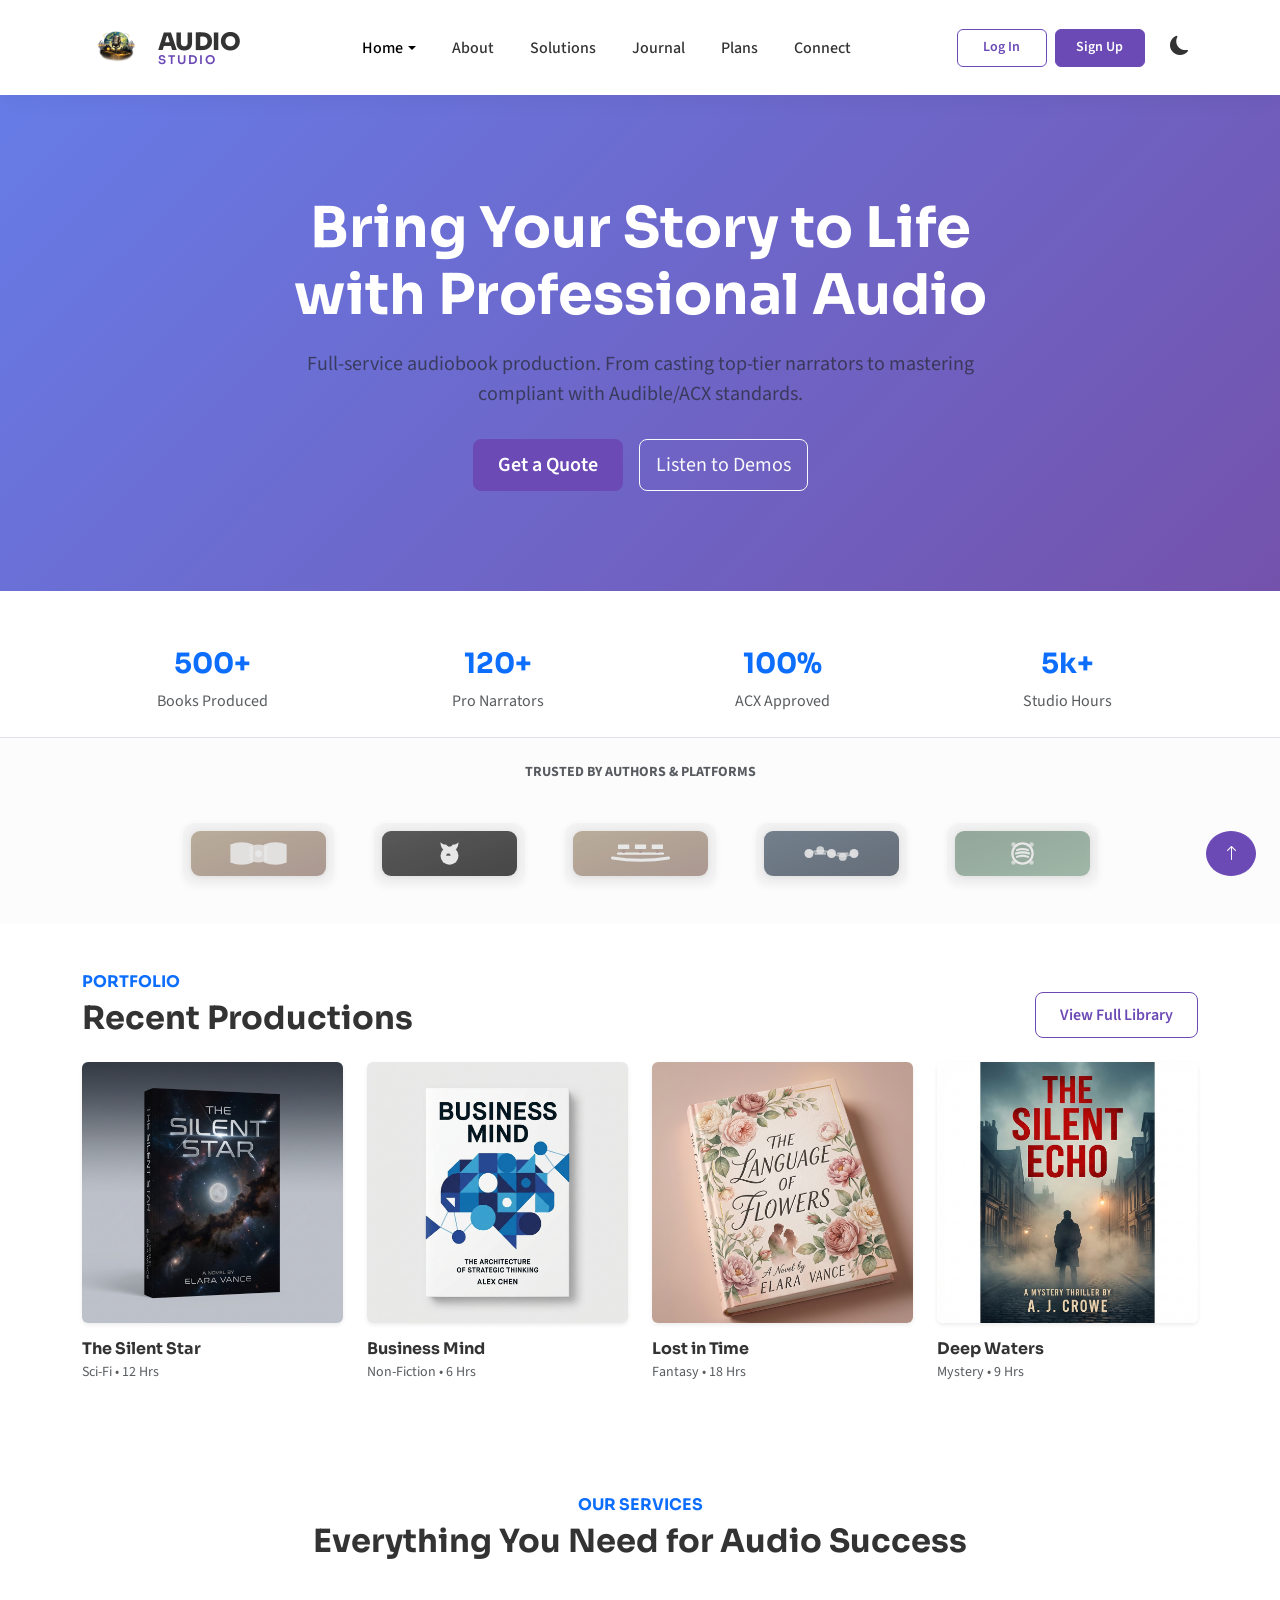
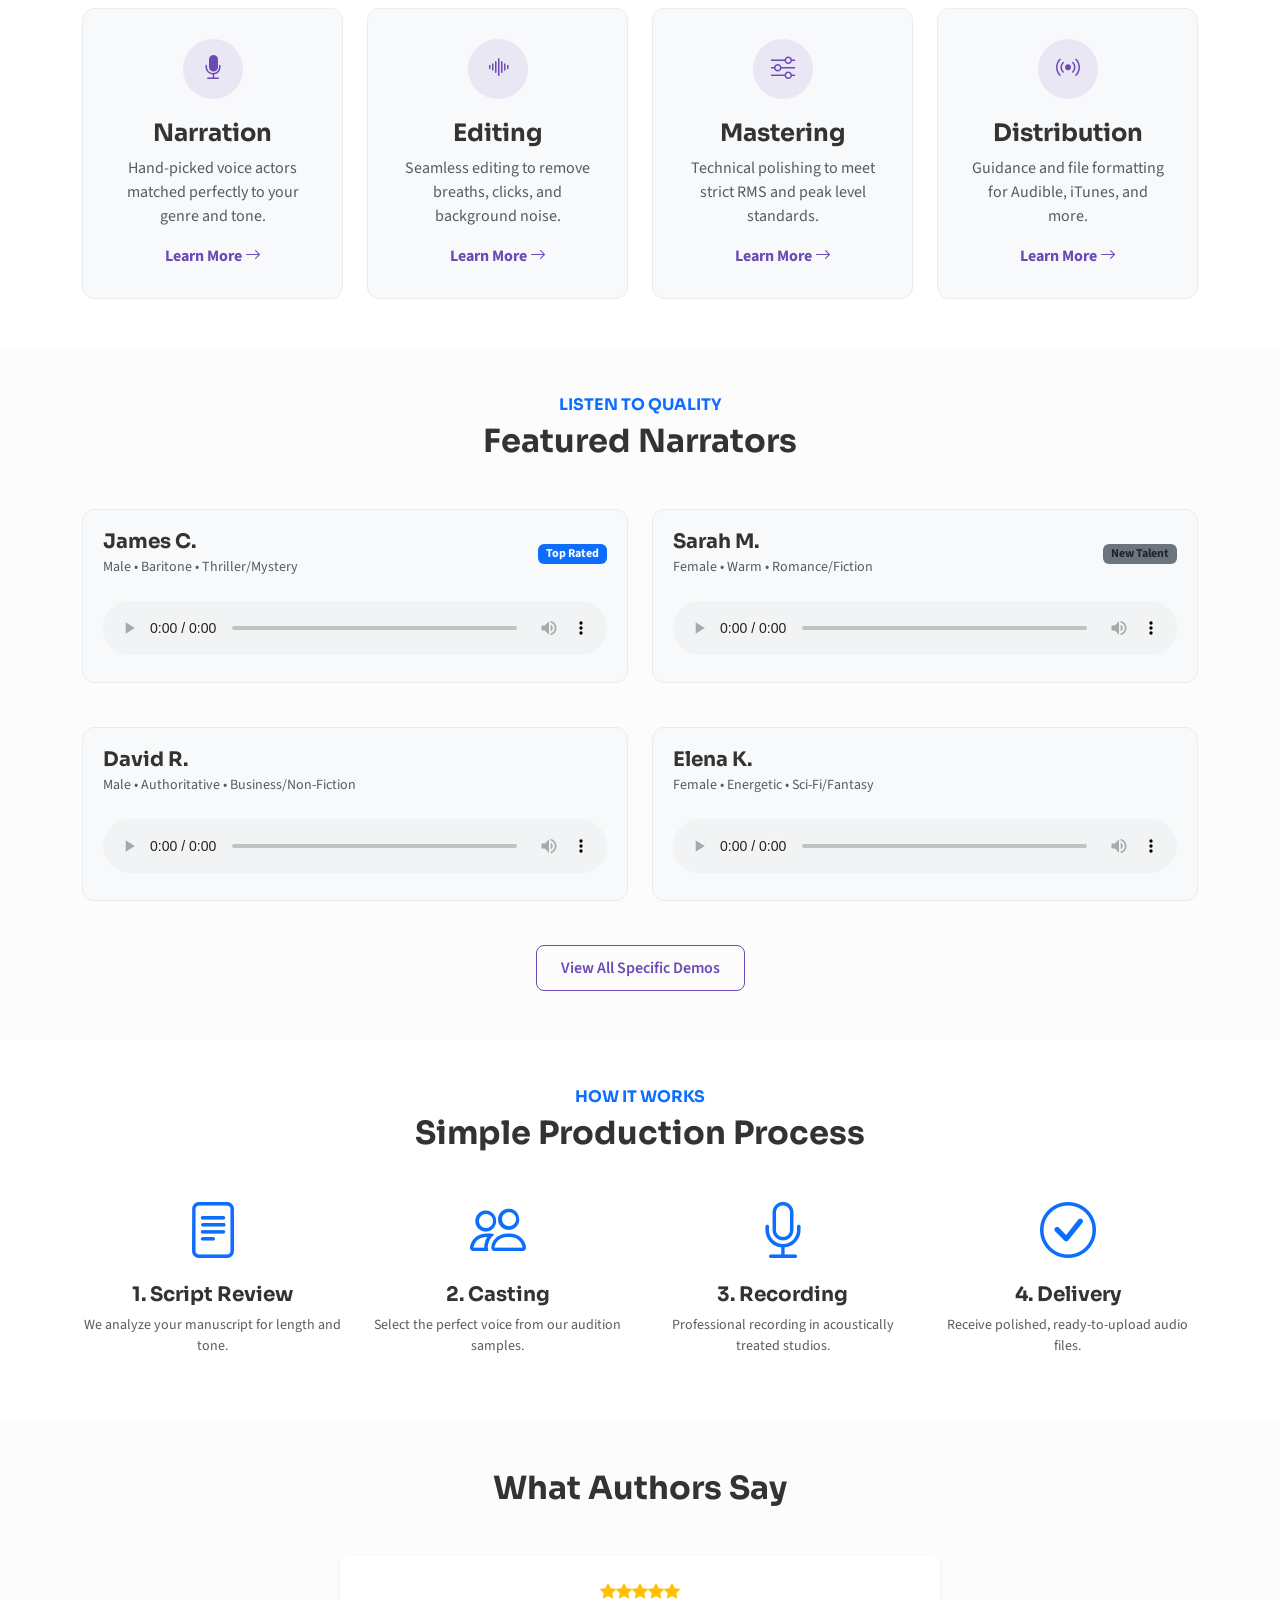
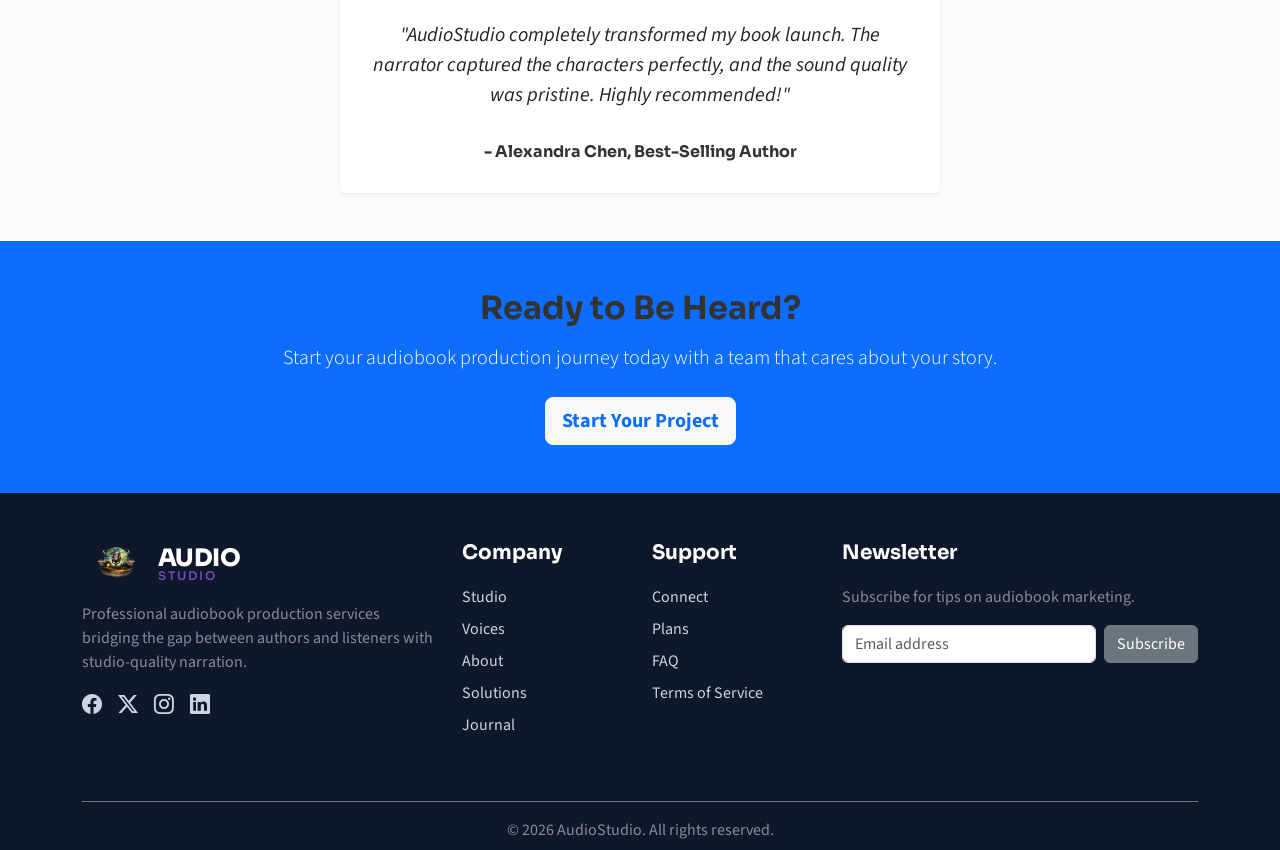
==== commit 3c155c6c: "Update index.html" ====
--- a/index.html
+++ b/index.html
@@ -79,7 +79,9 @@
                         narrators to mastering compliant with Audible/ACX standards.</p>
                     <div class="d-flex gap-3 justify-content-center mt-4">
                         <a href="contact.html" class="btn btn-primary btn-lg">Get a Quote</a>
-                        <a href="#demos" class="btn btn-outline-primary btn-lg">Listen to Demos</a>
+                        <a href="#demos"
+                            class="btn btn-outline-light btn-lg d-flex align-items-center justify-content-center">Listen
+                            to Demos</a>
                     </div>
                 </div>
             </div>
@@ -431,4 +433,4 @@
     <script src="assets/js/main.js"></script>
 </body>
 
-</html>+</html>
--- a/assets/css/style.css
+++ b/assets/css/style.css
@@ -327,7 +327,7 @@
     padding: 100px 0;
     position: relative;
     overflow: hidden;
-    background-image: linear-gradient(rgba(15, 23, 42, 0.8), rgba(15, 23, 42, 0.9)), url('../img/hero-bg.png');
+    background-image: linear-gradient(rgba(15, 23, 42, 0.95), rgba(2, 6, 23, 0.98)), url('../img/hero-bg.png');
     background-size: cover;
     background-position: center;
     background-attachment: fixed;
@@ -338,7 +338,7 @@
 
 /* Light mode hero section */
 [data-theme="light"] .hero-section {
-    background-image: linear-gradient(rgba(108, 74, 182, 0.9), rgba(108, 74, 182, 0.95)), url('../img/hero-bg.png');
+    background-image: linear-gradient(135deg, #667eea 0%, #764ba2 100%), url('../img/hero-bg.png');
     color: #fff;
 }
 
@@ -450,11 +450,11 @@
     .trusted-partners {
         gap: 2rem;
     }
-    
+
     .partner-logo {
         padding: 6px;
     }
-    
+
     .partner-logo img {
         height: 38px;
     }
@@ -464,11 +464,11 @@
     .trusted-partners {
         gap: 1.5rem;
     }
-    
+
     .partner-logo {
         padding: 4px;
     }
-    
+
     .partner-logo img {
         height: 32px;
     }
@@ -625,7 +625,7 @@
         padding: 2rem;
         max-width: 90%;
     }
-    
+
     .contact-image .bottom-0.start-0.p-5.text-white h2 {
         font-size: 1.8rem;
     }
@@ -638,7 +638,7 @@
         padding: 1.5rem;
         max-width: 95%;
     }
-    
+
     .contact-image .bottom-0.start-0.p-5.text-white h2 {
         font-size: 1.5rem;
     }
@@ -650,11 +650,11 @@
         margin: 20px auto;
         padding: 1rem;
     }
-    
+
     .contact-image .bottom-0.start-0.p-5.text-white h2 {
         font-size: 1.3rem;
     }
-    
+
     .contact-image .bottom-0.start-0.p-5.text-white .d-flex {
         padding: 0.75rem;
     }
@@ -708,7 +708,7 @@
     .bg-light-subtle .row.g-4 .card {
         height: 100%;
     }
-    
+
     .bg-light-subtle .card .btn {
         max-width: 180px;
     }
@@ -802,6 +802,7 @@
 
 /* Learn More Buttons - Tab & Mobile Centering Only */
 @media (max-width: 991px) {
+
     .btn-outline-primary.rounded-pill,
     .btn-outline-dark.rounded-pill {
         display: block;
@@ -812,6 +813,7 @@
 }
 
 @media (max-width: 767px) {
+
     .btn-outline-primary.rounded-pill,
     .btn-outline-dark.rounded-pill {
         max-width: 180px;
@@ -820,6 +822,7 @@
 }
 
 @media (max-width: 576px) {
+
     .btn-outline-primary.rounded-pill,
     .btn-outline-dark.rounded-pill {
         max-width: 160px;
@@ -856,11 +859,11 @@
     .services-page .container {
         text-align: center;
     }
-    
+
     .services-page .row {
         justify-content: center;
     }
-    
+
     .services-page .col-lg-6,
     .services-page .col-lg-5,
     .services-page .col-lg-7 {
@@ -869,7 +872,7 @@
         align-items: center;
         text-align: center;
     }
-    
+
     .services-page h2,
     .services-page h6 {
         text-align: center;
@@ -880,7 +883,7 @@
     .services-page .container {
         padding: 0 15px;
     }
-    
+
     .services-page .col-lg-6,
     .services-page .col-lg-5,
     .services-page .col-lg-7 {
@@ -893,11 +896,11 @@
     .services-page .container {
         padding: 0 10px;
     }
-    
+
     .services-page .row {
         gap: 2rem;
     }
-    
+
     .services-page .col-lg-6,
     .services-page .col-lg-5,
     .services-page .col-lg-7 {
@@ -941,7 +944,7 @@
     .bg-primary .container.py-4 {
         padding: 2rem 1rem;
     }
-    
+
     .bg-primary .col-lg-8 {
         max-width: 100%;
         text-align: center;
@@ -952,7 +955,7 @@
     .bg-primary .container.py-4 {
         padding: 1.5rem 0.75rem;
     }
-    
+
     .bg-primary .col-lg-8 h1 {
         font-size: 2.5rem;
     }
@@ -962,11 +965,11 @@
     .bg-primary .container.py-4 {
         padding: 1rem 0.5rem;
     }
-    
+
     .bg-primary .col-lg-8 h1 {
         font-size: 2rem;
     }
-    
+
     .bg-primary .col-lg-8 .lead {
         font-size: 1rem;
     }
@@ -977,11 +980,11 @@
     .blog-page .row.g-5 {
         flex-direction: column;
     }
-    
+
     .blog-page .col-lg-8 {
         order: 2;
     }
-    
+
     .blog-page .col-lg-4 {
         order: 1;
     }
@@ -991,7 +994,7 @@
     .blog-page .row.g-5 {
         gap: 2rem;
     }
-    
+
     .blog-page .col-lg-4 {
         margin-bottom: 2rem;
     }
@@ -1001,7 +1004,7 @@
     .blog-page .row.g-5 {
         gap: 1.5rem;
     }
-    
+
     .blog-page .col-lg-4 {
         margin-bottom: 1.5rem;
     }
@@ -1211,4 +1214,90 @@
     .d-flex.align-items-center.gap-2.order-lg-last {
         gap: 4px !important;
     }
-}+}
+
+.hero-btn-demos {
+    line-height: 30px !important;
+}
+
+/* Enforce dark background for tech specs to ensure white text visibility */
+.tech-specs-section {
+    background-color: var(--tertiary-color) !important;
+    color: #fff !important;
+}
+
+/* Fix btn-outline-dark visibility in dark mode */
+[data-theme='dark'] .btn-outline-dark {
+    color: #f8f9fa;
+    border-color: #f8f9fa;
+}
+
+[data-theme='dark'] .btn-outline-dark:hover {
+    background-color: #f8f9fa;
+    color: #212529;
+}
+
+/* Enforce consistent blog grid image size */
+.blog-grid-img {
+    height: 250px;
+    width: 100%;
+    object-fit: cover;
+}
+
+/* Fix pricing card text in dark mode */
+[data-theme='dark'] .card {
+    color: #e2e8f0;
+    /* Ensure generic text (like list items) is light */
+}
+
+[data-theme='dark'] .card .text-secondary,
+[data-theme='dark'] .card .text-muted,
+[data-theme='dark'] .text-muted {
+    /* Global text-muted fix for dark mode */
+    color: #adb5bd !important;
+}
+
+[data-theme='dark'] .card .text-dark {
+    color: #f8f9fa !important;
+}
+
+/* Ensure partner logos are visible in dark mode by processing them */
+[data-theme='dark'] .partner-logo {
+    filter: none !important;
+    /* Remove parent grayscale/brightness to prevent conflict */
+}
+
+[data-theme='dark'] .partner-logo img {
+    /* filter: brightness(0) invert(1) !important; REMOVED: Icons have built-in backgrounds */
+    opacity: 0.9 !important;
+}
+
+/* Specific fix for Trusted Partners text */
+[data-theme='dark'] .trusted-partners-section .text-muted,
+[data-theme='dark'] section.bg-light-subtle .text-muted.text-uppercase.fw-bold {
+    color: #94a3b8 !important;
+}
+
+/* Connect Page Dark Mode Overrides */
+[data-theme='dark'] .contact-content.bg-light-subtle {
+    background: linear-gradient(135deg, #0F172A 0%, #1E293B 100%) !important;
+    border-left-color: #A78BFA;
+}
+
+[data-theme='dark'] .contact-content.bg-light-subtle .card {
+    background: rgba(30, 41, 59, 0.95);
+    box-shadow: 0 10px 30px rgba(0, 0, 0, 0.5);
+}
+
+[data-theme='dark'] .contact-content.bg-light-subtle h1,
+[data-theme='dark'] .contact-content.bg-light-subtle h2 {
+    color: #A78BFA;
+}
+
+[data-theme='dark'] .contact-content.bg-light-subtle label {
+    color: #E2E8F0;
+}
+
+[data-theme='dark'] .contact-content.bg-light-subtle .form-check-label {
+    color: #E2E8F0;
+}
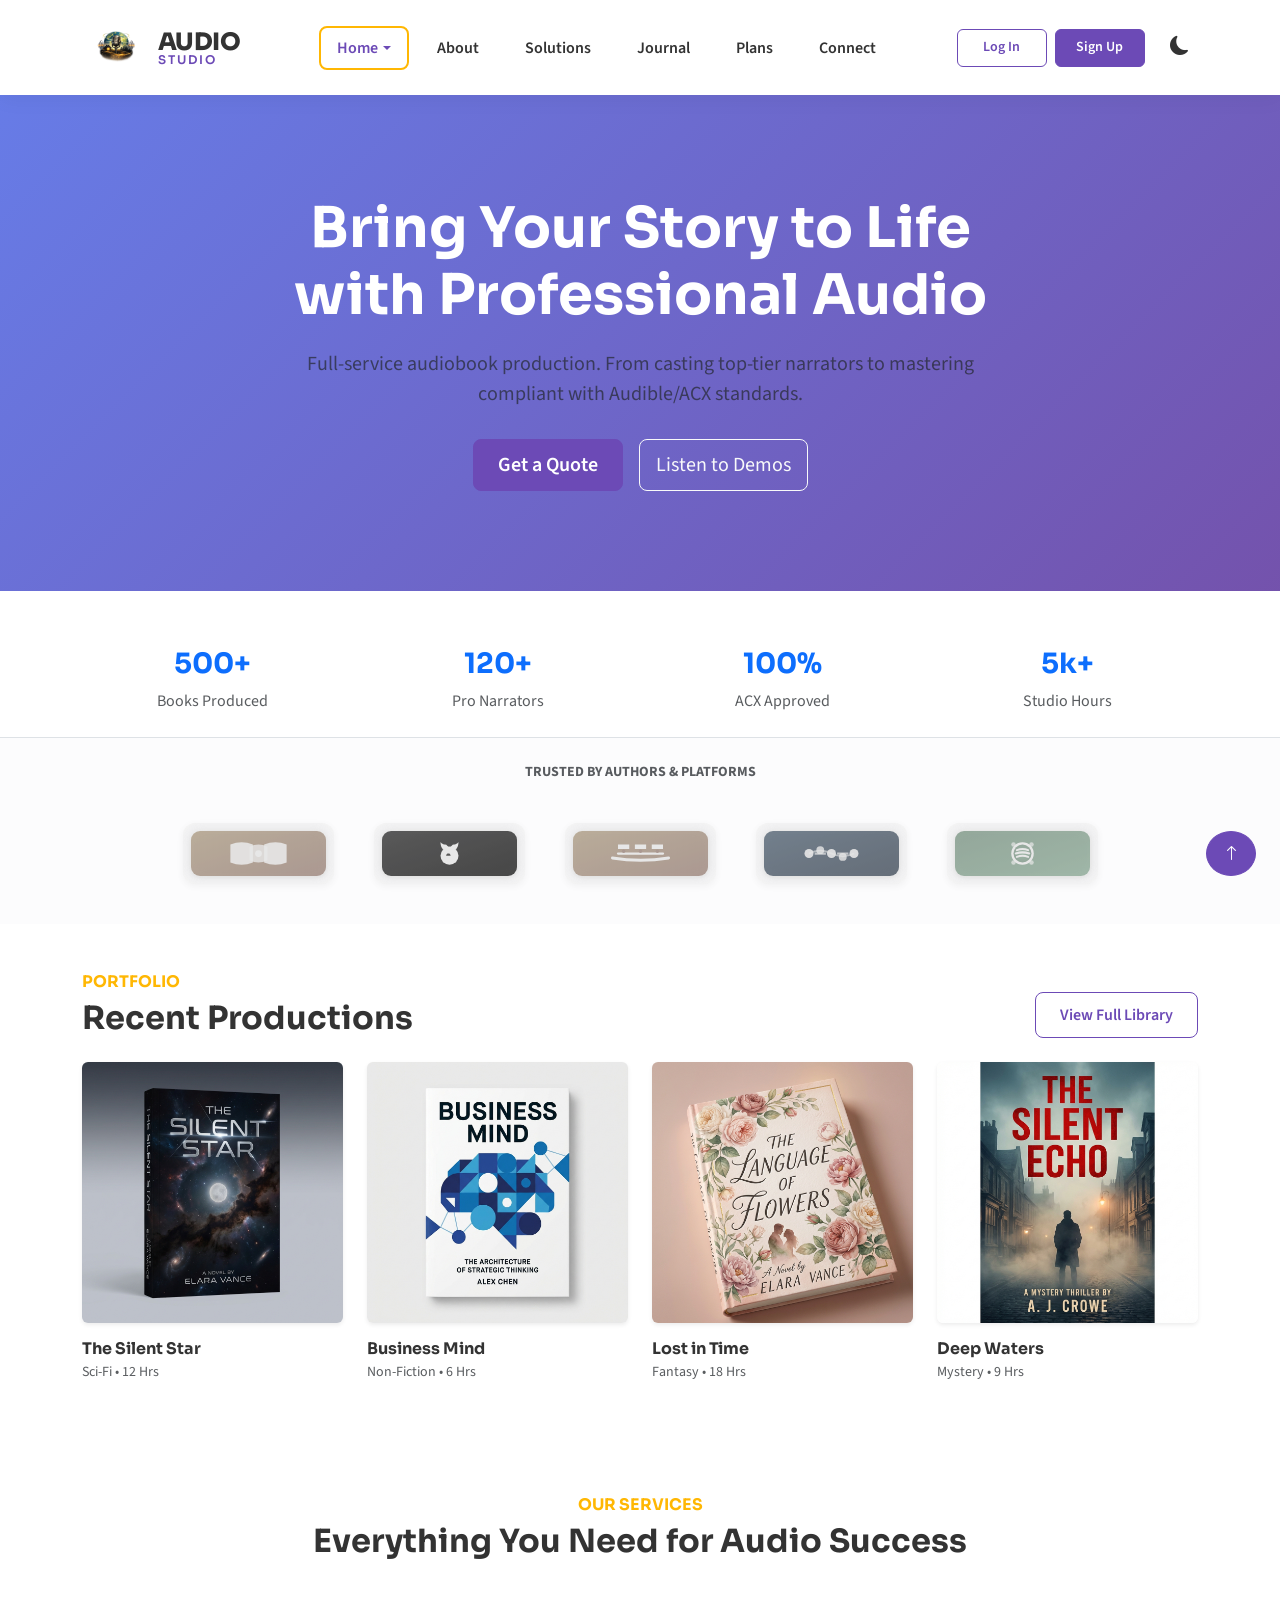
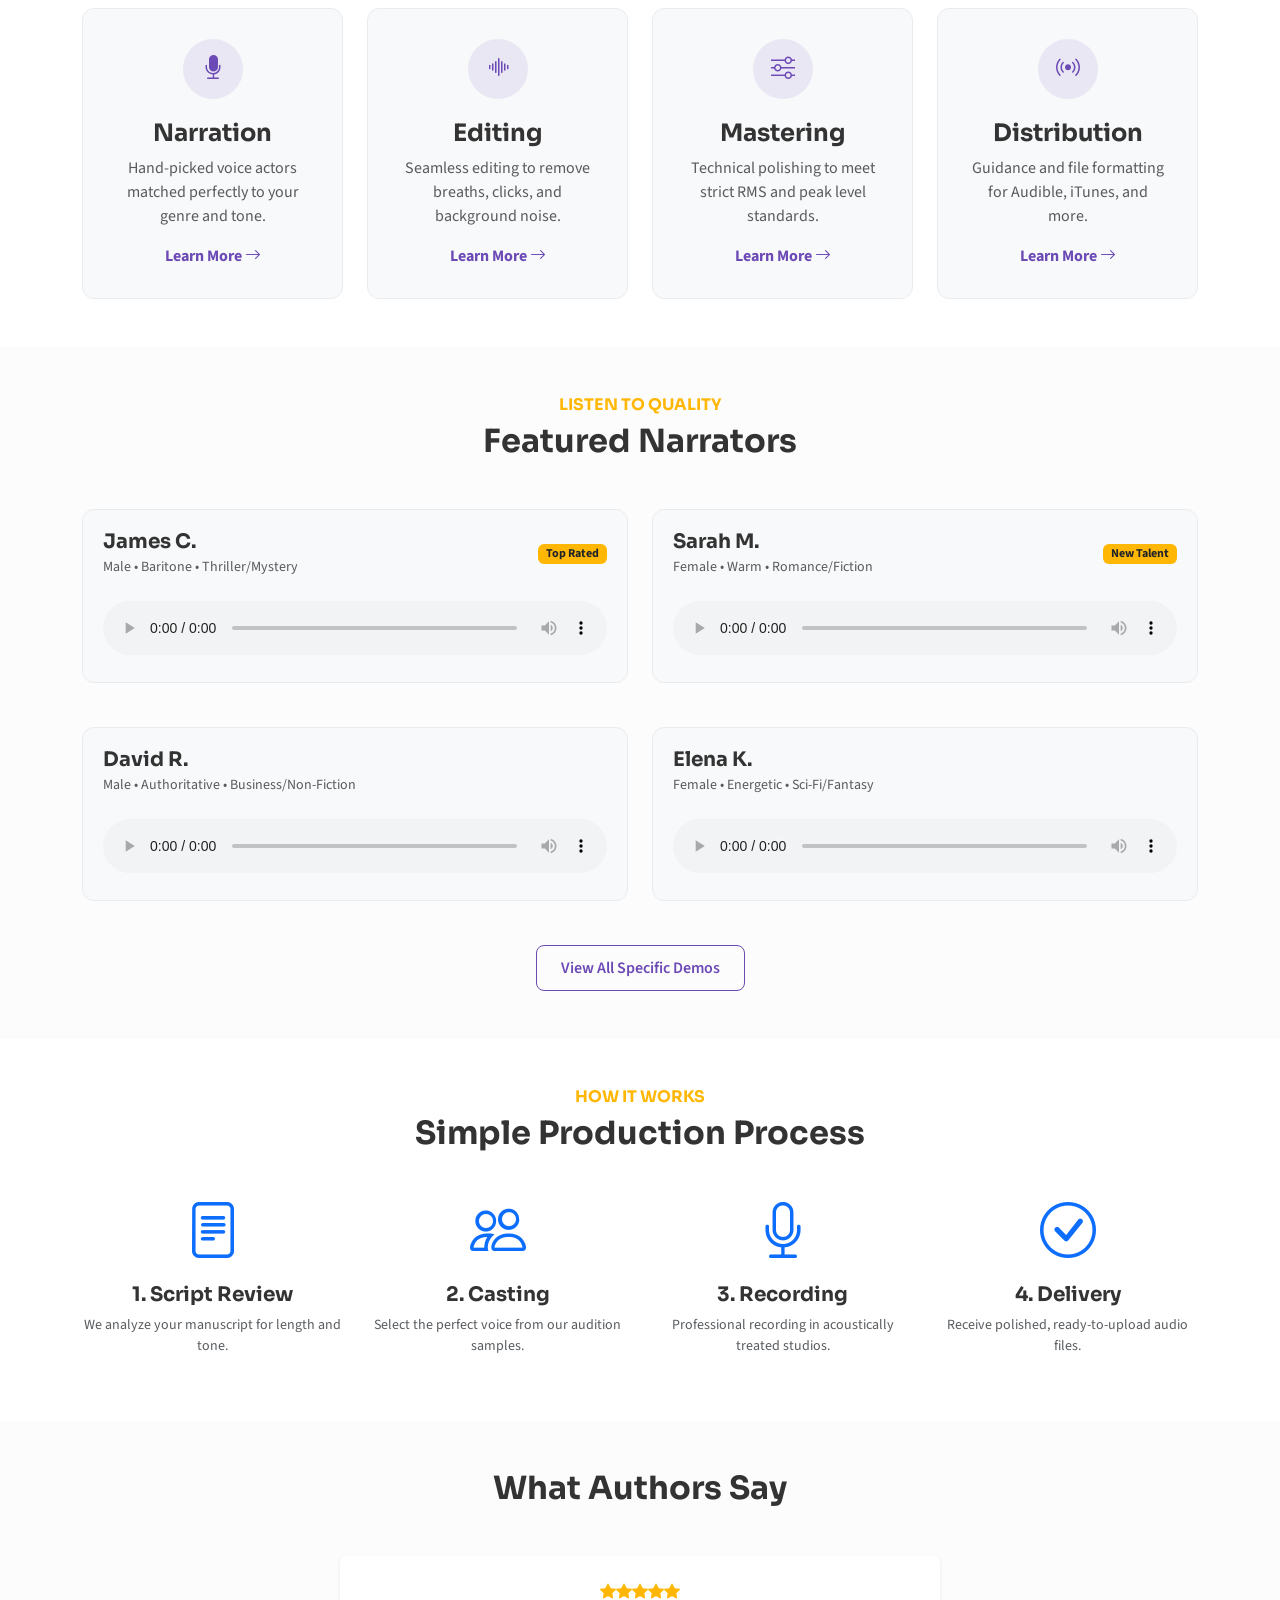
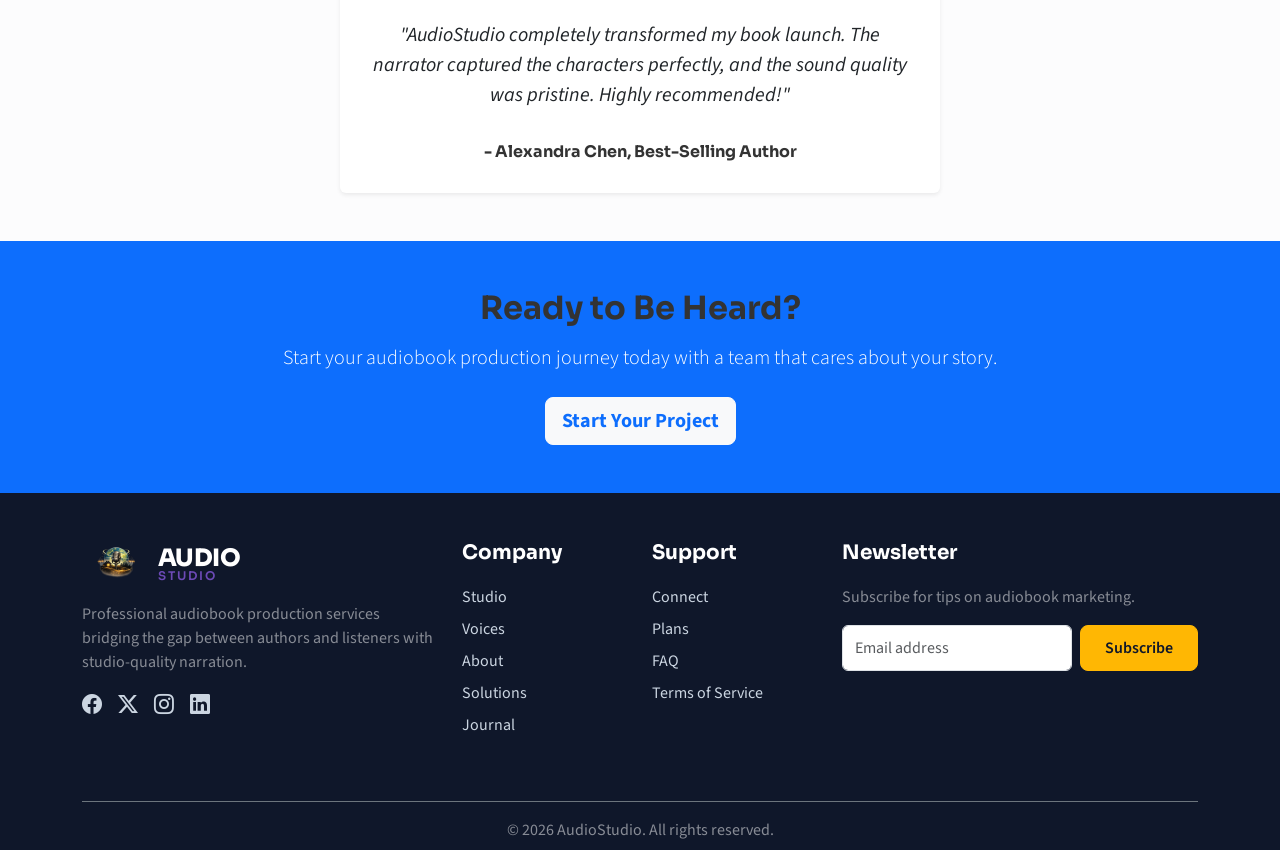
==== commit 0bef57cb: "ClientReportUPD" ====
--- a/index.html
+++ b/index.html
@@ -141,7 +141,7 @@
         <div class="container">
             <div class="d-flex justify-content-between align-items-end mb-4">
                 <div>
-                    <h6 class="text-primary fw-bold text-uppercase">Portfolio</h6>
+                    <h6 class="text-secondary fw-bold text-uppercase">Portfolio</h6>
                     <h2 class="mb-0">Recent Productions</h2>
                 </div>
                 <a href="#" class="btn btn-outline-primary">View Full Library</a>
@@ -179,7 +179,7 @@
     <section class="py-5">
         <div class="container">
             <div class="text-center mb-5">
-                <h6 class="text-primary fw-bold text-uppercase">Our Services</h6>
+                <h6 class="text-secondary fw-bold text-uppercase">Our Services</h6>
                 <h2>Everything You Need for Audio Success</h2>
             </div>
             <div class="row g-4">
@@ -231,7 +231,7 @@
     <section id="demos" class="py-5 bg-light-subtle">
         <div class="container">
             <div class="text-center mb-5">
-                <h6 class="text-primary fw-bold text-uppercase">Listen to Quality</h6>
+                <h6 class="text-secondary fw-bold text-uppercase">Listen to Quality</h6>
                 <h2>Featured Narrators</h2>
             </div>
             <div class="row g-4">
@@ -242,7 +242,7 @@
                                 <h5 class="mb-0">James C.</h5>
                                 <small class="text-muted">Male • Baritone • Thriller/Mystery</small>
                             </div>
-                            <span class="badge bg-primary">Top Rated</span>
+                            <span class="badge bg-secondary text-dark">Top Rated</span>
                         </div>
                         <audio controls>
                             <!-- Placeholder audio -->
@@ -305,7 +305,7 @@
     <section class="py-5">
         <div class="container">
             <div class="text-center mb-5">
-                <h6 class="text-primary fw-bold text-uppercase">How It Works</h6>
+                <h6 class="text-secondary fw-bold text-uppercase">How It Works</h6>
                 <h2>Simple Production Process</h2>
             </div>
             <div class="row text-center position-relative g-4">
@@ -433,4 +433,4 @@
     <script src="assets/js/main.js"></script>
 </body>
 
-</html>
+</html>
--- a/assets/css/style.css
+++ b/assets/css/style.css
@@ -80,6 +80,20 @@
     border-color: var(--border-color);
 }
 
+/* Secondary Color Utilities */
+.text-secondary {
+    color: var(--secondary-color) !important;
+}
+
+.bg-secondary {
+    background-color: var(--secondary-color) !important;
+}
+
+/* Star Rating Secondary Color */
+.text-warning {
+    color: var(--secondary-color) !important;
+}
+
 [data-theme="dark"] .accordion-button {
     background-color: var(--card-bg);
     color: var(--text-color);
@@ -119,6 +133,7 @@
 
 [data-theme="dark"] .nav-link.active {
     color: var(--secondary-color) !important;
+    border-color: var(--secondary-color) !important;
     font-weight: 700;
 }
 
@@ -173,6 +188,21 @@
     background-color: var(--secondary-color);
     border-color: var(--secondary-color);
     color: #0F172A;
+}
+
+.btn-secondary {
+    background-color: var(--secondary-color);
+    border-color: var(--secondary-color);
+    color: #0F172A;
+    padding: 10px 24px;
+    font-weight: 600;
+    border-radius: 8px;
+}
+
+.btn-secondary:hover {
+    background-color: var(--primary-color);
+    border-color: var(--primary-color);
+    color: #fff;
 }
 
 .btn-outline-primary {
@@ -303,13 +333,23 @@
 
 .nav-link {
     color: var(--navbar-text);
-    font-weight: 500;
-    margin: 0 10px;
-}
-
-.nav-link:hover,
+    font-weight: 600;
+    margin: 0 5px;
+    padding: 8px 16px !important;
+    border: 2px solid transparent;
+    border-radius: 8px;
+    transition: var(--transition);
+}
+
+.nav-link:hover {
+    color: var(--primary-color);
+    background-color: rgba(108, 74, 182, 0.05);
+}
+
 .nav-link.active {
-    color: var(--primary-color);
+    color: var(--primary-color) !important;
+    border-color: var(--secondary-color) !important;
+    background-color: transparent;
 }
 
 /* Theme Toggle */
@@ -1300,4 +1340,4 @@
 
 [data-theme='dark'] .contact-content.bg-light-subtle .form-check-label {
     color: #E2E8F0;
-}
+}
